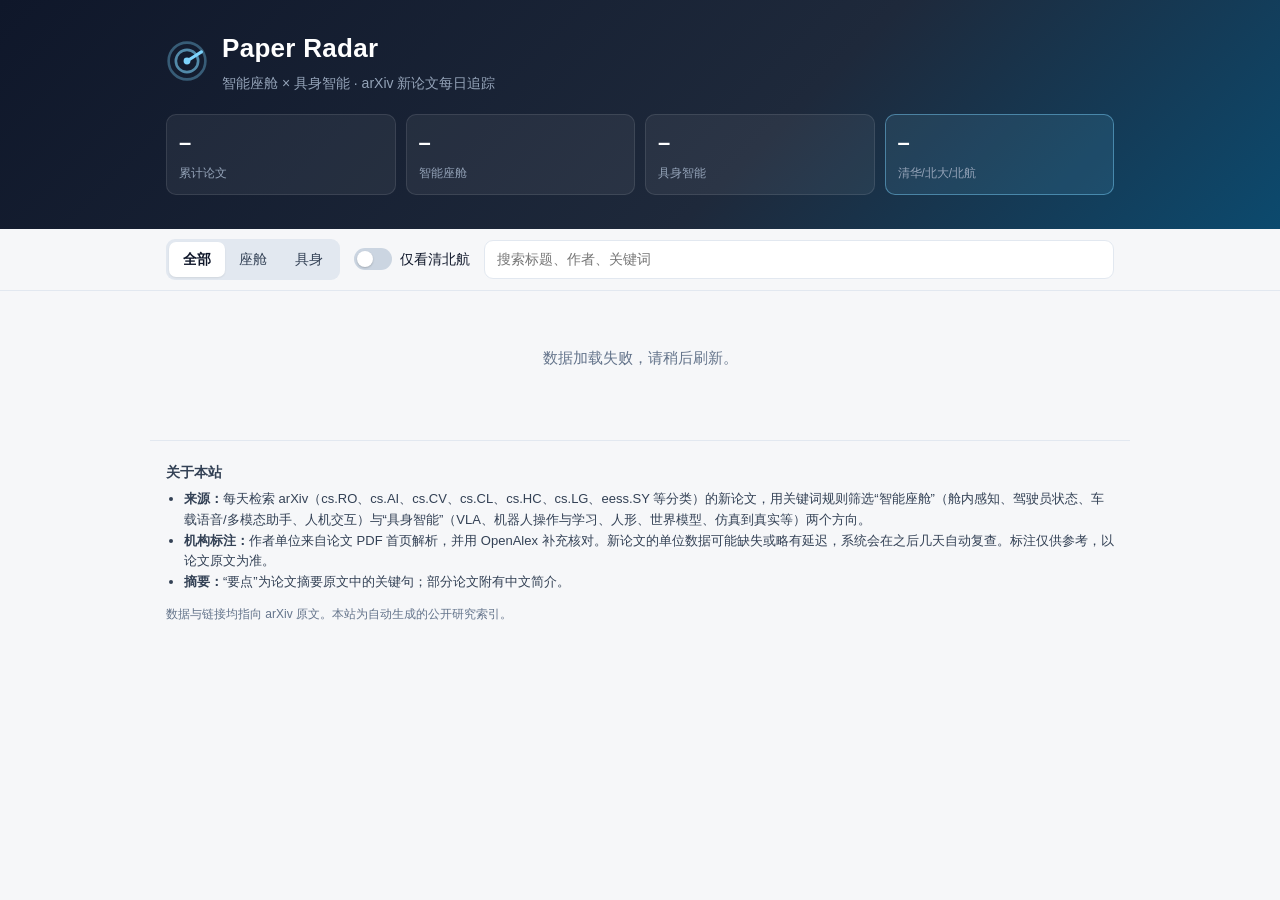
==== radar/assets/index.html @ 55a86950 "Initial paper-radar: pipeline, site, first run (2026-11-23)" ====
<!doctype html>
<html lang="zh-CN">
<head>
<meta charset="utf-8">
<meta name="viewport" content="width=device-width,initial-scale=1,viewport-fit=cover">
<title>Paper Radar · 座舱与具身智能论文追踪</title>
<meta name="description" content="每日追踪 arXiv 上智能座舱与具身智能方向的新论文，标注清华、北大、北航作者。">
<meta name="robots" content="noindex,nofollow">
<meta name="theme-color" content="#0f172a">
<link rel="icon" href="favicon.svg" type="image/svg+xml">
<link rel="stylesheet" href="style.css">
</head>
<body>
<header class="hero">
  <div class="wrap">
    <div class="brand">
      <svg class="logo" viewBox="0 0 32 32" aria-hidden="true"><circle cx="16" cy="16" r="14" fill="none" stroke="currentColor" stroke-width="2" opacity=".35"/><circle cx="16" cy="16" r="8.5" fill="none" stroke="currentColor" stroke-width="2" opacity=".6"/><path d="M16 16 L27 9" stroke="currentColor" stroke-width="2.4" stroke-linecap="round"/><circle cx="16" cy="16" r="2.6" fill="currentColor"/></svg>
      <div>
        <h1>Paper Radar</h1>
        <p class="sub">智能座舱 × 具身智能 · arXiv 新论文每日追踪</p>
      </div>
    </div>
    <div class="stats" id="stats" aria-live="polite">
      <div class="stat"><b id="s-total">–</b><span>累计论文</span></div>
      <div class="stat"><b id="s-cockpit">–</b><span>智能座舱</span></div>
      <div class="stat"><b id="s-embodied">–</b><span>具身智能</span></div>
      <div class="stat hl"><b id="s-flag">–</b><span>清华/北大/北航</span></div>
    </div>
    <p class="updated" id="updated"></p>
  </div>
</header>

<nav class="toolbar" aria-label="筛选">
  <div class="wrap bar">
    <div class="seg" role="tablist" aria-label="方向">
      <button role="tab" data-topic="all" aria-selected="true">全部</button>
      <button role="tab" data-topic="cockpit" aria-selected="false">座舱</button>
      <button role="tab" data-topic="embodied" aria-selected="false">具身</button>
    </div>
    <label class="switch"><input type="checkbox" id="only-flag"><span class="track"><span class="thumb"></span></span><span class="lbl">仅看清北航</span></label>
    <div class="schools" id="schools" hidden>
      <button class="chip tsinghua on" data-school="tsinghua">清华</button>
      <button class="chip pku on" data-school="pku">北大</button>
      <button class="chip buaa on" data-school="buaa">北航</button>
    </div>
    <input type="search" id="q" placeholder="搜索标题、作者、关键词" aria-label="搜索">
  </div>
</nav>

<main class="wrap">
  <p class="count" id="count"></p>
  <div id="list"><p class="loading">加载中…</p></div>
  <div class="more"><button id="more" hidden>加载更早的月份</button></div>
</main>

<footer class="wrap foot">
  <h2>关于本站</h2>
  <ul>
    <li><b>来源：</b>每天检索 arXiv（cs.RO、cs.AI、cs.CV、cs.CL、cs.HC、cs.LG、eess.SY 等分类）的新论文，用关键词规则筛选“智能座舱”（舱内感知、驾驶员状态、车载语音/多模态助手、人机交互）与“具身智能”（VLA、机器人操作与学习、人形、世界模型、仿真到真实等）两个方向。</li>
    <li><b>机构标注：</b>作者单位来自论文 PDF 首页解析，并用 OpenAlex 补充核对。新论文的单位数据可能缺失或略有延迟，系统会在之后几天自动复查。标注仅供参考，以论文原文为准。</li>
    <li><b>摘要：</b>“要点”为论文摘要原文中的关键句；部分论文附有中文简介。</li>
  </ul>
  <p class="fine">数据与链接均指向 arXiv 原文。本站为自动生成的公开研究索引。</p>
</footer>
<script src="app.js" defer></script>
</body>
</html>
---- radar/assets/style.css ----
:root{
  --bg:#f6f7f9;--card:#fff;--ink:#0f172a;--ink2:#334155;--mute:#64748b;--line:#e2e8f0;
  --accent:#0369a1;--cockpit:#0f766e;--cockpit-bg:#ccfbf1;--emb:#b45309;--emb-bg:#fef3c7;
  --thu:#6b21a8;--thu-bg:#f3e8ff;--pku:#9f1239;--pku-bg:#ffe4e6;--buaa:#1d4ed8;--buaa-bg:#dbeafe;
  --r:12px;
  font-family:-apple-system,BlinkMacSystemFont,"Segoe UI","PingFang SC","Hiragino Sans GB","Microsoft YaHei","Noto Sans CJK SC","Source Han Sans SC",Roboto,"Helvetica Neue",Arial,sans-serif;
}
*{box-sizing:border-box}
[hidden]{display:none!important}
html{-webkit-text-size-adjust:100%}
body{margin:0;background:var(--bg);color:var(--ink);font-size:15px;line-height:1.6}
a{color:var(--accent);text-decoration:none}
a:hover{text-decoration:underline}
.wrap{max-width:980px;margin:0 auto;padding:0 16px}
.hero{background:linear-gradient(135deg,#0f172a 0%,#1e293b 60%,#0c4a6e 100%);color:#e2e8f0;padding:28px 0 22px}
.brand{display:flex;align-items:center;gap:14px}
.logo{width:42px;height:42px;color:#7dd3fc;flex:none}
.hero h1{margin:0;font-size:26px;letter-spacing:.3px;color:#fff}
.sub{margin:2px 0 0;color:#94a3b8;font-size:14px}
.stats{display:grid;grid-template-columns:repeat(4,1fr);gap:10px;margin-top:20px}
.stat{background:rgba(255,255,255,.06);border:1px solid rgba(255,255,255,.1);border-radius:10px;padding:10px 12px}
.stat b{display:block;font-size:22px;color:#fff;font-variant-numeric:tabular-nums}
.stat span{font-size:12px;color:#94a3b8}
.stat.hl{border-color:rgba(125,211,252,.45);background:rgba(125,211,252,.1)}
.updated{margin:12px 0 0;font-size:12px;color:#94a3b8}
.toolbar{position:sticky;top:0;z-index:5;background:rgba(246,247,249,.92);backdrop-filter:saturate(1.4) blur(8px);-webkit-backdrop-filter:saturate(1.4) blur(8px);border-bottom:1px solid var(--line)}
.bar{display:flex;flex-wrap:wrap;align-items:center;gap:10px 14px;padding-top:10px;padding-bottom:10px}
.seg{display:inline-flex;background:#e2e8f0;border-radius:9px;padding:3px}
.seg button{border:0;background:transparent;padding:6px 14px;border-radius:7px;font:inherit;font-size:14px;color:var(--ink2);cursor:pointer;min-height:34px}
.seg button[aria-selected=true]{background:#fff;color:var(--ink);font-weight:600;box-shadow:0 1px 2px rgba(0,0,0,.08)}
.switch{display:inline-flex;align-items:center;gap:8px;cursor:pointer;user-select:none;font-size:14px;min-height:34px}
.switch input{position:absolute;opacity:0;width:1px;height:1px}
.track{width:38px;height:22px;border-radius:11px;background:#cbd5e1;position:relative;transition:.2s;flex:none}
.thumb{position:absolute;top:3px;left:3px;width:16px;height:16px;border-radius:50%;background:#fff;transition:.2s;box-shadow:0 1px 2px rgba(0,0,0,.2)}
.switch input:checked+.track{background:var(--thu)}
.switch input:checked+.track .thumb{left:19px}
.switch input:focus-visible+.track{outline:2px solid var(--accent);outline-offset:2px}
.schools{display:inline-flex;gap:6px}
.chip{border:1px solid var(--line);background:#fff;border-radius:999px;padding:3px 11px;font:inherit;font-size:13px;cursor:pointer;color:var(--mute);min-height:30px}
.chip.on.tsinghua{background:var(--thu-bg);color:var(--thu);border-color:#d8b4fe}
.chip.on.pku{background:var(--pku-bg);color:var(--pku);border-color:#fda4af}
.chip.on.buaa{background:var(--buaa-bg);color:var(--buaa);border-color:#93c5fd}
#q{flex:1 1 200px;min-width:0;border:1px solid var(--line);border-radius:9px;padding:7px 12px;font:inherit;font-size:14px;background:#fff;min-height:36px}
#q:focus{outline:2px solid #bae6fd;border-color:var(--accent)}
.count{color:var(--mute);font-size:13px;margin:14px 0 4px}
.day{margin:18px 0 8px;display:flex;align-items:baseline;gap:10px;position:sticky;top:57px;z-index:2;background:var(--bg);padding:6px 0}
.day h2{margin:0;font-size:16px}
.day span{font-size:12px;color:var(--mute)}
.card{background:var(--card);border:1px solid var(--line);border-radius:var(--r);padding:14px 16px;margin:10px 0}
.card.flag{border-left:4px solid var(--thu)}
.meta{display:flex;flex-wrap:wrap;gap:6px;margin-bottom:6px}
.pill{font-size:12px;line-height:1;padding:5px 8px;border-radius:6px;font-weight:600;white-space:nowrap}
.pill.cockpit{background:var(--cockpit-bg);color:var(--cockpit)}
.pill.embodied{background:var(--emb-bg);color:var(--emb)}
.pill.venue{background:#f1f5f9;color:var(--ink2);font-weight:500}
.badge{font-size:12px;line-height:1.35;padding:4px 8px;border-radius:6px;font-weight:600}
.badge.tsinghua{background:var(--thu-bg);color:var(--thu)}
.badge.pku{background:var(--pku-bg);color:var(--pku)}
.badge.buaa{background:var(--buaa-bg);color:var(--buaa)}
.badge em{font-style:normal;font-weight:500}
.card h3{margin:2px 0 4px;font-size:16.5px;line-height:1.45}
.card h3 a{color:var(--ink)}
.au{font-size:13px;color:var(--mute);margin:0 0 6px;overflow-wrap:anywhere}
.au mark{background:none;color:var(--ink);font-weight:600;border-bottom:2px solid #d8b4fe}
.sum{margin:6px 0;color:var(--ink2);font-size:14.5px}
.sum .k{color:var(--mute);font-size:12px;margin-right:4px}
.en{color:var(--ink2);font-size:14px;margin:4px 0}
.tags{display:flex;flex-wrap:wrap;gap:6px;margin:6px 0}
.tag{font-size:12px;color:var(--ink2);background:#f1f5f9;border-radius:5px;padding:2px 7px}
details{margin-top:4px}
summary{cursor:pointer;color:var(--mute);font-size:13px;list-style:none}
summary::-webkit-details-marker{display:none}
summary::before{content:"▸ ";}
details[open] summary::before{content:"▾ ";}
.ab{font-size:13.5px;color:var(--ink2);margin:6px 0 0;text-align:justify;hyphens:auto}
.links{display:flex;flex-wrap:wrap;gap:14px;font-size:13px;margin-top:8px;align-items:center}
.src{color:var(--mute);font-size:12px;margin-left:auto}
.empty,.loading{color:var(--mute);text-align:center;padding:40px 0}
.more{text-align:center;margin:20px 0}
.more button{border:1px solid var(--line);background:#fff;border-radius:9px;padding:9px 18px;font:inherit;cursor:pointer}
.foot{color:var(--ink2);font-size:13px;padding-top:20px;padding-bottom:40px;border-top:1px solid var(--line);margin-top:30px}
.foot h2{font-size:14px;margin:0 0 6px}
.foot ul{padding-left:18px;margin:0}
.fine{color:var(--mute);font-size:12px}
@media (max-width:640px){
  body{font-size:14.5px}
  .hero{padding:20px 0 16px}
  .hero h1{font-size:22px}
  .stats{grid-template-columns:repeat(2,1fr);gap:8px}
  .stat b{font-size:19px}
  .bar{gap:8px 10px}
  #q{flex-basis:100%}
  .day{top:0;position:static}
  .card{padding:12px 13px}
  .card h3{font-size:15.5px}
  .src{margin-left:0;width:100%}
}
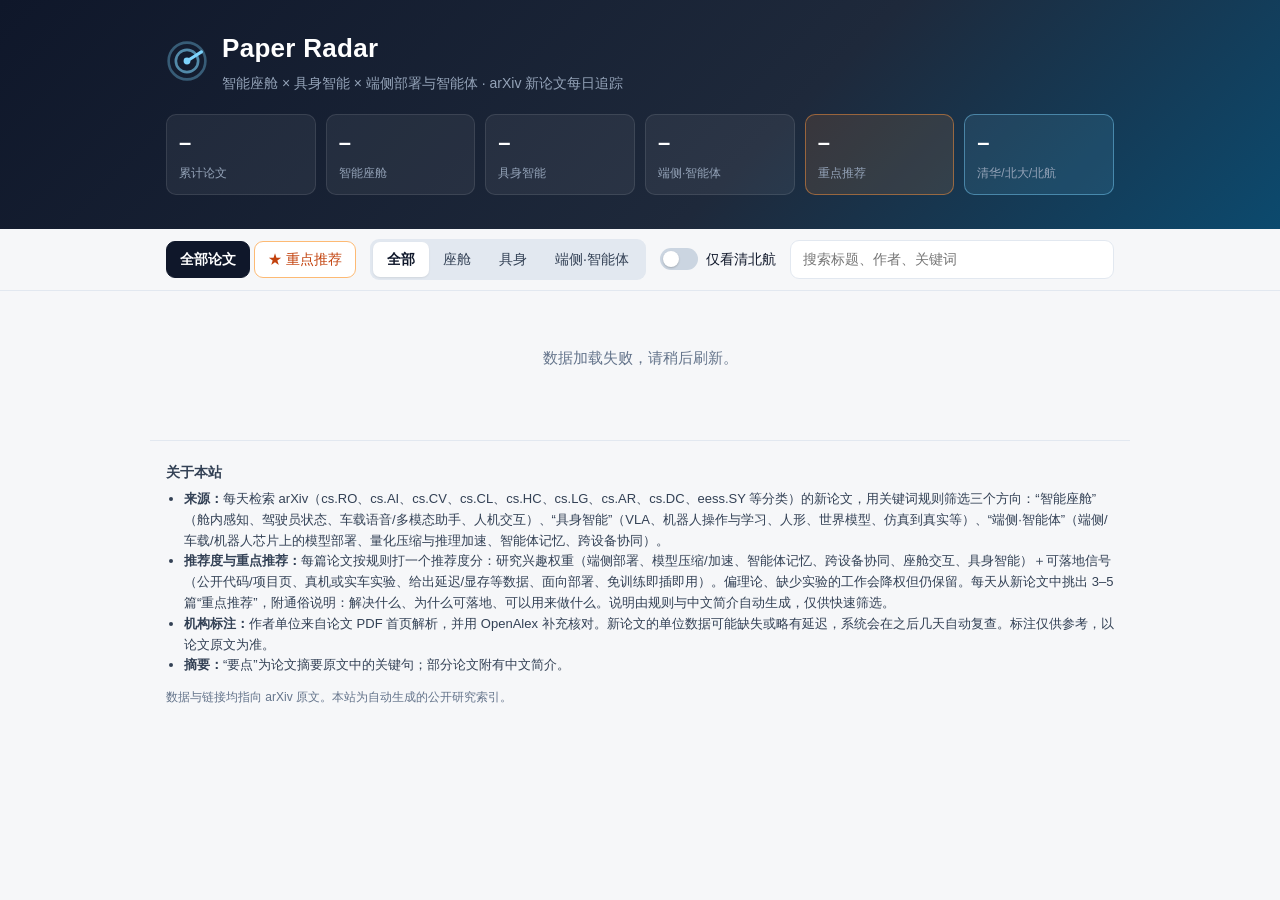
==== commit 015ce84f: "Relevance score, edge/agent topic and daily top picks with plain-language reasons" ====
--- a/radar/assets/index.html
+++ b/radar/assets/index.html
@@ -3,8 +3,8 @@
 <head>
 <meta charset="utf-8">
 <meta name="viewport" content="width=device-width,initial-scale=1,viewport-fit=cover">
-<title>Paper Radar · 座舱与具身智能论文追踪</title>
-<meta name="description" content="每日追踪 arXiv 上智能座舱与具身智能方向的新论文，标注清华、北大、北航作者。">
+<title>Paper Radar · 座舱、具身与端侧智能论文追踪</title>
+<meta name="description" content="每日追踪 arXiv 上智能座舱、具身智能与端侧部署/智能体方向的新论文，挑选可落地的重点推荐，并标注清华、北大、北航作者。">
 <meta name="robots" content="noindex,nofollow">
 <meta name="theme-color" content="#0f172a">
 <link rel="icon" href="favicon.svg" type="image/svg+xml">
@@ -17,13 +17,15 @@
       <svg class="logo" viewBox="0 0 32 32" aria-hidden="true"><circle cx="16" cy="16" r="14" fill="none" stroke="currentColor" stroke-width="2" opacity=".35"/><circle cx="16" cy="16" r="8.5" fill="none" stroke="currentColor" stroke-width="2" opacity=".6"/><path d="M16 16 L27 9" stroke="currentColor" stroke-width="2.4" stroke-linecap="round"/><circle cx="16" cy="16" r="2.6" fill="currentColor"/></svg>
       <div>
         <h1>Paper Radar</h1>
-        <p class="sub">智能座舱 × 具身智能 · arXiv 新论文每日追踪</p>
+        <p class="sub">智能座舱 × 具身智能 × 端侧部署与智能体 · arXiv 新论文每日追踪</p>
       </div>
     </div>
     <div class="stats" id="stats" aria-live="polite">
       <div class="stat"><b id="s-total">–</b><span>累计论文</span></div>
       <div class="stat"><b id="s-cockpit">–</b><span>智能座舱</span></div>
       <div class="stat"><b id="s-embodied">–</b><span>具身智能</span></div>
+      <div class="stat"><b id="s-edge">–</b><span>端侧·智能体</span></div>
+      <div class="stat pk"><b id="s-picks">–</b><span>重点推荐</span></div>
       <div class="stat hl"><b id="s-flag">–</b><span>清华/北大/北航</span></div>
     </div>
     <p class="updated" id="updated"></p>
@@ -32,10 +34,15 @@
 
 <nav class="toolbar" aria-label="筛选">
   <div class="wrap bar">
+    <div class="views" role="tablist" aria-label="视图">
+      <button role="tab" data-view="list" aria-selected="true">全部论文</button>
+      <button role="tab" data-view="picks" aria-selected="false">★ 重点推荐</button>
+    </div>
     <div class="seg" role="tablist" aria-label="方向">
       <button role="tab" data-topic="all" aria-selected="true">全部</button>
       <button role="tab" data-topic="cockpit" aria-selected="false">座舱</button>
       <button role="tab" data-topic="embodied" aria-selected="false">具身</button>
+      <button role="tab" data-topic="edge" aria-selected="false">端侧·智能体</button>
     </div>
     <label class="switch"><input type="checkbox" id="only-flag"><span class="track"><span class="thumb"></span></span><span class="lbl">仅看清北航</span></label>
     <div class="schools" id="schools" hidden>
@@ -43,11 +50,13 @@
       <button class="chip pku on" data-school="pku">北大</button>
       <button class="chip buaa on" data-school="buaa">北航</button>
     </div>
+    <div class="interests" id="interests" hidden aria-label="按兴趣方向筛选推荐"></div>
     <input type="search" id="q" placeholder="搜索标题、作者、关键词" aria-label="搜索">
   </div>
 </nav>
 
 <main class="wrap">
+  <section id="today" class="today" hidden></section>
   <p class="count" id="count"></p>
   <div id="list"><p class="loading">加载中…</p></div>
   <div class="more"><button id="more" hidden>加载更早的月份</button></div>
@@ -56,7 +65,8 @@
 <footer class="wrap foot">
   <h2>关于本站</h2>
   <ul>
-    <li><b>来源：</b>每天检索 arXiv（cs.RO、cs.AI、cs.CV、cs.CL、cs.HC、cs.LG、eess.SY 等分类）的新论文，用关键词规则筛选“智能座舱”（舱内感知、驾驶员状态、车载语音/多模态助手、人机交互）与“具身智能”（VLA、机器人操作与学习、人形、世界模型、仿真到真实等）两个方向。</li>
+    <li><b>来源：</b>每天检索 arXiv（cs.RO、cs.AI、cs.CV、cs.CL、cs.HC、cs.LG、cs.AR、cs.DC、eess.SY 等分类）的新论文，用关键词规则筛选三个方向：“智能座舱”（舱内感知、驾驶员状态、车载语音/多模态助手、人机交互）、“具身智能”（VLA、机器人操作与学习、人形、世界模型、仿真到真实等）、“端侧·智能体”（端侧/车载/机器人芯片上的模型部署、量化压缩与推理加速、智能体记忆、跨设备协同）。</li>
+    <li><b>推荐度与重点推荐：</b>每篇论文按规则打一个推荐度分：研究兴趣权重（端侧部署、模型压缩/加速、智能体记忆、跨设备协同、座舱交互、具身智能）＋可落地信号（公开代码/项目页、真机或实车实验、给出延迟/显存等数据、面向部署、免训练即插即用）。偏理论、缺少实验的工作会降权但仍保留。每天从新论文中挑出 3–5 篇“重点推荐”，附通俗说明：解决什么、为什么可落地、可以用来做什么。说明由规则与中文简介自动生成，仅供快速筛选。</li>
     <li><b>机构标注：</b>作者单位来自论文 PDF 首页解析，并用 OpenAlex 补充核对。新论文的单位数据可能缺失或略有延迟，系统会在之后几天自动复查。标注仅供参考，以论文原文为准。</li>
     <li><b>摘要：</b>“要点”为论文摘要原文中的关键句；部分论文附有中文简介。</li>
   </ul>
--- a/radar/assets/style.css
+++ b/radar/assets/style.css
@@ -1,6 +1,6 @@
 :root{
   --bg:#f6f7f9;--card:#fff;--ink:#0f172a;--ink2:#334155;--mute:#64748b;--line:#e2e8f0;
-  --accent:#0369a1;--cockpit:#0f766e;--cockpit-bg:#ccfbf1;--emb:#b45309;--emb-bg:#fef3c7;
+  --accent:#0369a1;--cockpit:#0f766e;--cockpit-bg:#ccfbf1;--emb:#b45309;--emb-bg:#fef3c7;--edge:#4338ca;--edge-bg:#e0e7ff;--pk:#c2410c;--pk-bg:#fff7ed;
   --thu:#6b21a8;--thu-bg:#f3e8ff;--pku:#9f1239;--pku-bg:#ffe4e6;--buaa:#1d4ed8;--buaa-bg:#dbeafe;
   --r:12px;
   font-family:-apple-system,BlinkMacSystemFont,"Segoe UI","PingFang SC","Hiragino Sans GB","Microsoft YaHei","Noto Sans CJK SC","Source Han Sans SC",Roboto,"Helvetica Neue",Arial,sans-serif;
@@ -17,7 +17,7 @@
 .logo{width:42px;height:42px;color:#7dd3fc;flex:none}
 .hero h1{margin:0;font-size:26px;letter-spacing:.3px;color:#fff}
 .sub{margin:2px 0 0;color:#94a3b8;font-size:14px}
-.stats{display:grid;grid-template-columns:repeat(4,1fr);gap:10px;margin-top:20px}
+.stats{display:grid;grid-template-columns:repeat(6,1fr);gap:10px;margin-top:20px}
 .stat{background:rgba(255,255,255,.06);border:1px solid rgba(255,255,255,.1);border-radius:10px;padding:10px 12px}
 .stat b{display:block;font-size:22px;color:#fff;font-variant-numeric:tabular-nums}
 .stat span{font-size:12px;color:#94a3b8}
@@ -43,7 +43,7 @@
 #q{flex:1 1 200px;min-width:0;border:1px solid var(--line);border-radius:9px;padding:7px 12px;font:inherit;font-size:14px;background:#fff;min-height:36px}
 #q:focus{outline:2px solid #bae6fd;border-color:var(--accent)}
 .count{color:var(--mute);font-size:13px;margin:14px 0 4px}
-.day{margin:18px 0 8px;display:flex;align-items:baseline;gap:10px;position:sticky;top:57px;z-index:2;background:var(--bg);padding:6px 0}
+.day{margin:18px 0 8px;display:flex;align-items:baseline;gap:10px;padding:6px 0}
 .day h2{margin:0;font-size:16px}
 .day span{font-size:12px;color:var(--mute)}
 .card{background:var(--card);border:1px solid var(--line);border-radius:var(--r);padding:14px 16px;margin:10px 0}
@@ -52,6 +52,8 @@
 .pill{font-size:12px;line-height:1;padding:5px 8px;border-radius:6px;font-weight:600;white-space:nowrap}
 .pill.cockpit{background:var(--cockpit-bg);color:var(--cockpit)}
 .pill.embodied{background:var(--emb-bg);color:var(--emb)}
+.pill.edge{background:var(--edge-bg);color:var(--edge)}
+.pill.pick{background:var(--pk);color:#fff}
 .pill.venue{background:#f1f5f9;color:var(--ink2);font-weight:500}
 .badge{font-size:12px;line-height:1.35;padding:4px 8px;border-radius:6px;font-weight:600}
 .badge.tsinghua{background:var(--thu-bg);color:var(--thu)}
@@ -82,11 +84,36 @@
 .foot h2{font-size:14px;margin:0 0 6px}
 .foot ul{padding-left:18px;margin:0}
 .fine{color:var(--mute);font-size:12px}
+.stat.pk{border-color:rgba(251,146,60,.5);background:rgba(251,146,60,.12)}
+.views{display:inline-flex;gap:4px}
+.views button{border:1px solid var(--line);background:#fff;border-radius:9px;padding:6px 13px;font:inherit;font-size:14px;color:var(--ink2);cursor:pointer;min-height:34px}
+.views button[aria-selected=true]{background:var(--ink);border-color:var(--ink);color:#fff;font-weight:600}
+.views button[data-view=picks][aria-selected=false]{color:var(--pk);border-color:#fdba74}
+.interests{display:flex;flex-wrap:wrap;gap:6px;flex-basis:100%}
+.chip.it.on{background:var(--pk-bg);color:var(--pk);border-color:#fdba74;font-weight:600}
+.sig{display:flex;flex-wrap:wrap;gap:6px;margin:4px 0 2px}
+.sig span{font-size:11.5px;color:#166534;background:#f0fdf4;border:1px solid #bbf7d0;border-radius:5px;padding:1px 6px}
+.sig span.th{color:#6b7280;background:#f3f4f6;border-color:#e5e7eb}
+.sig .rec{color:var(--pk);background:var(--pk-bg);border-color:#fed7aa;font-weight:600}
+.card.pick{border:1px solid #fdba74;box-shadow:0 1px 0 #fed7aa,0 4px 14px rgba(194,65,12,.06)}
+.why{background:var(--pk-bg);border-radius:9px;padding:10px 12px;margin:8px 0 4px;font-size:14px;color:var(--ink2)}
+.why .line{font-weight:600;color:#7c2d12;margin:0 0 6px;font-size:14.5px}
+.why dl{margin:0;display:grid;grid-template-columns:auto 1fr;gap:3px 10px}
+.why dt{color:var(--pk);font-weight:600;font-size:12.5px;white-space:nowrap;padding-top:1px}
+.why dd{margin:0}
+.today{margin:16px 0 0;background:linear-gradient(180deg,#fff7ed 0%,rgba(255,247,237,0) 140px);border:1px solid #fed7aa;border-radius:14px;padding:12px 14px 4px}
+.today .hd{display:flex;align-items:baseline;flex-wrap:wrap;gap:6px 12px}
+.today h2{margin:0;font-size:17px;color:#7c2d12}
+.today .hd span{font-size:12.5px;color:var(--mute)}
+.today .hd a{font-size:13px;margin-left:auto;cursor:pointer}
 @media (max-width:640px){
+  .stats{grid-template-columns:repeat(3,1fr)}
+  .why dl{grid-template-columns:1fr}
+  .today{padding:10px 10px 2px}
   body{font-size:14.5px}
   .hero{padding:20px 0 16px}
   .hero h1{font-size:22px}
-  .stats{grid-template-columns:repeat(2,1fr);gap:8px}
+  .stats{gap:8px}
   .stat b{font-size:19px}
   .bar{gap:8px 10px}
   #q{flex-basis:100%}
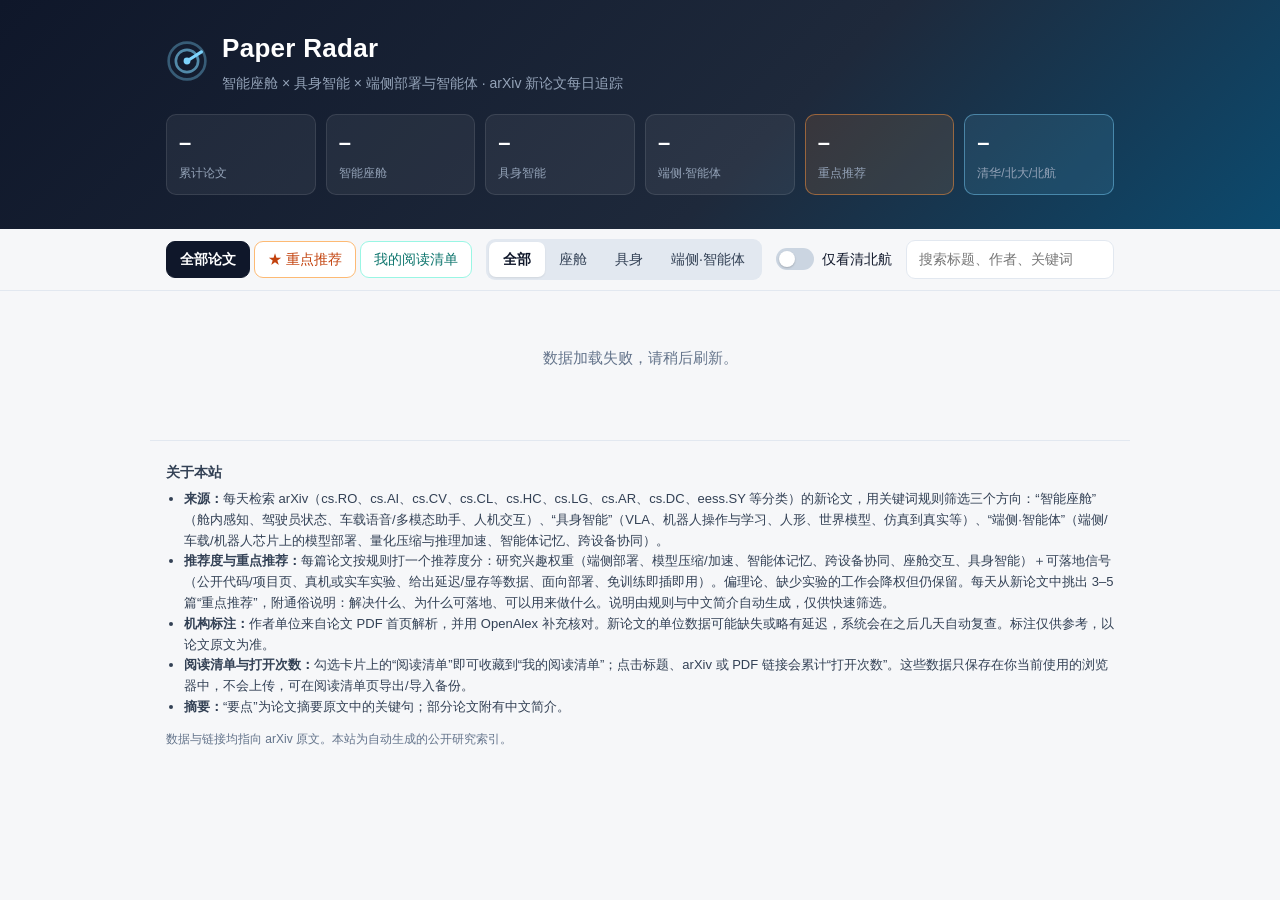
==== commit 173584ce: "Site: reading list checkbox, per-paper open counter, export/import" ====
--- a/radar/assets/index.html
+++ b/radar/assets/index.html
@@ -37,6 +37,7 @@
     <div class="views" role="tablist" aria-label="视图">
       <button role="tab" data-view="list" aria-selected="true">全部论文</button>
       <button role="tab" data-view="picks" aria-selected="false">★ 重点推荐</button>
+      <button role="tab" data-view="mine" aria-selected="false">我的阅读清单 <b class="nbadge" id="mine-n" hidden>0</b></button>
     </div>
     <div class="seg" role="tablist" aria-label="方向">
       <button role="tab" data-topic="all" aria-selected="true">全部</button>
@@ -68,6 +69,7 @@
     <li><b>来源：</b>每天检索 arXiv（cs.RO、cs.AI、cs.CV、cs.CL、cs.HC、cs.LG、cs.AR、cs.DC、eess.SY 等分类）的新论文，用关键词规则筛选三个方向：“智能座舱”（舱内感知、驾驶员状态、车载语音/多模态助手、人机交互）、“具身智能”（VLA、机器人操作与学习、人形、世界模型、仿真到真实等）、“端侧·智能体”（端侧/车载/机器人芯片上的模型部署、量化压缩与推理加速、智能体记忆、跨设备协同）。</li>
     <li><b>推荐度与重点推荐：</b>每篇论文按规则打一个推荐度分：研究兴趣权重（端侧部署、模型压缩/加速、智能体记忆、跨设备协同、座舱交互、具身智能）＋可落地信号（公开代码/项目页、真机或实车实验、给出延迟/显存等数据、面向部署、免训练即插即用）。偏理论、缺少实验的工作会降权但仍保留。每天从新论文中挑出 3–5 篇“重点推荐”，附通俗说明：解决什么、为什么可落地、可以用来做什么。说明由规则与中文简介自动生成，仅供快速筛选。</li>
     <li><b>机构标注：</b>作者单位来自论文 PDF 首页解析，并用 OpenAlex 补充核对。新论文的单位数据可能缺失或略有延迟，系统会在之后几天自动复查。标注仅供参考，以论文原文为准。</li>
+    <li><b>阅读清单与打开次数：</b>勾选卡片上的“阅读清单”即可收藏到“我的阅读清单”；点击标题、arXiv 或 PDF 链接会累计“打开次数”。这些数据只保存在你当前使用的浏览器中，不会上传，可在阅读清单页导出/导入备份。</li>
     <li><b>摘要：</b>“要点”为论文摘要原文中的关键句；部分论文附有中文简介。</li>
   </ul>
   <p class="fine">数据与链接均指向 arXiv 原文。本站为自动生成的公开研究索引。</p>
--- a/radar/assets/style.css
+++ b/radar/assets/style.css
@@ -106,7 +106,31 @@
 .today h2{margin:0;font-size:17px;color:#7c2d12}
 .today .hd span{font-size:12.5px;color:var(--mute)}
 .today .hd a{font-size:13px;margin-left:auto;cursor:pointer}
+.views button[data-view=mine][aria-selected=false]{color:#0f766e;border-color:#99f6e4}
+.nbadge{display:inline-block;min-width:18px;padding:0 5px;margin-left:3px;border-radius:9px;background:#0f766e;color:#fff;font-size:11.5px;line-height:18px;text-align:center;font-weight:700}
+.views button[aria-selected=true] .nbadge{background:#fff;color:var(--ink)}
+.v-mine .seg:not(.mini),.v-mine .switch,.v-mine #schools{display:none!important}
+.mine-bar{display:flex;align-items:center;gap:12px;flex-wrap:wrap;margin:-2px 0 6px;font-size:12.5px;color:var(--mute)}
+.pick-box,.read-box{display:inline-flex;align-items:center;gap:5px;cursor:pointer;user-select:none;min-height:28px;padding:0 8px 0 4px;border:1px solid var(--line);border-radius:7px;background:#fff}
+.pick-box input,.read-box input{width:17px;height:17px;margin:0;accent-color:#0f766e;cursor:pointer}
+.card.saved .pick-box{border-color:#5eead4;background:#f0fdfa;color:#0f766e;font-weight:600}
+.read-box input{accent-color:#64748b}
+.opens{margin-left:auto;font-variant-numeric:tabular-nums}
+.opens.zero{opacity:.55}
+.card.saved{border-color:#99f6e4}
+.mine-item.is-read{opacity:.72}
+.mine-item.is-read h3 a{color:var(--mute)}
+.rm{border:1px solid var(--line);background:#fff;border-radius:7px;padding:2px 10px;font:inherit;font-size:12.5px;color:#b91c1c;cursor:pointer}
+.mine-tools{display:flex;flex-wrap:wrap;align-items:center;gap:8px 12px;margin:14px 0 4px;font-size:13.5px}
+.mine-tools select{font:inherit;font-size:13.5px;padding:4px 8px;border:1px solid var(--line);border-radius:8px;background:#fff}
+.seg.mini button{padding:3px 11px;min-height:30px;font-size:13px}
+.mine-tools .grow{flex:1}
+.tool{border:1px solid var(--line);background:#fff;border-radius:8px;padding:5px 13px;font:inherit;font-size:13.5px;cursor:pointer;color:var(--ink2)}
+.hint{font-size:12px;color:var(--mute);margin:4px 0 8px}
 @media (max-width:640px){
+  .views{flex-wrap:wrap}
+  .mine-tools .grow{display:none}
+  .links .rm{margin-left:auto}
   .stats{grid-template-columns:repeat(3,1fr)}
   .why dl{grid-template-columns:1fr}
   .today{padding:10px 10px 2px}
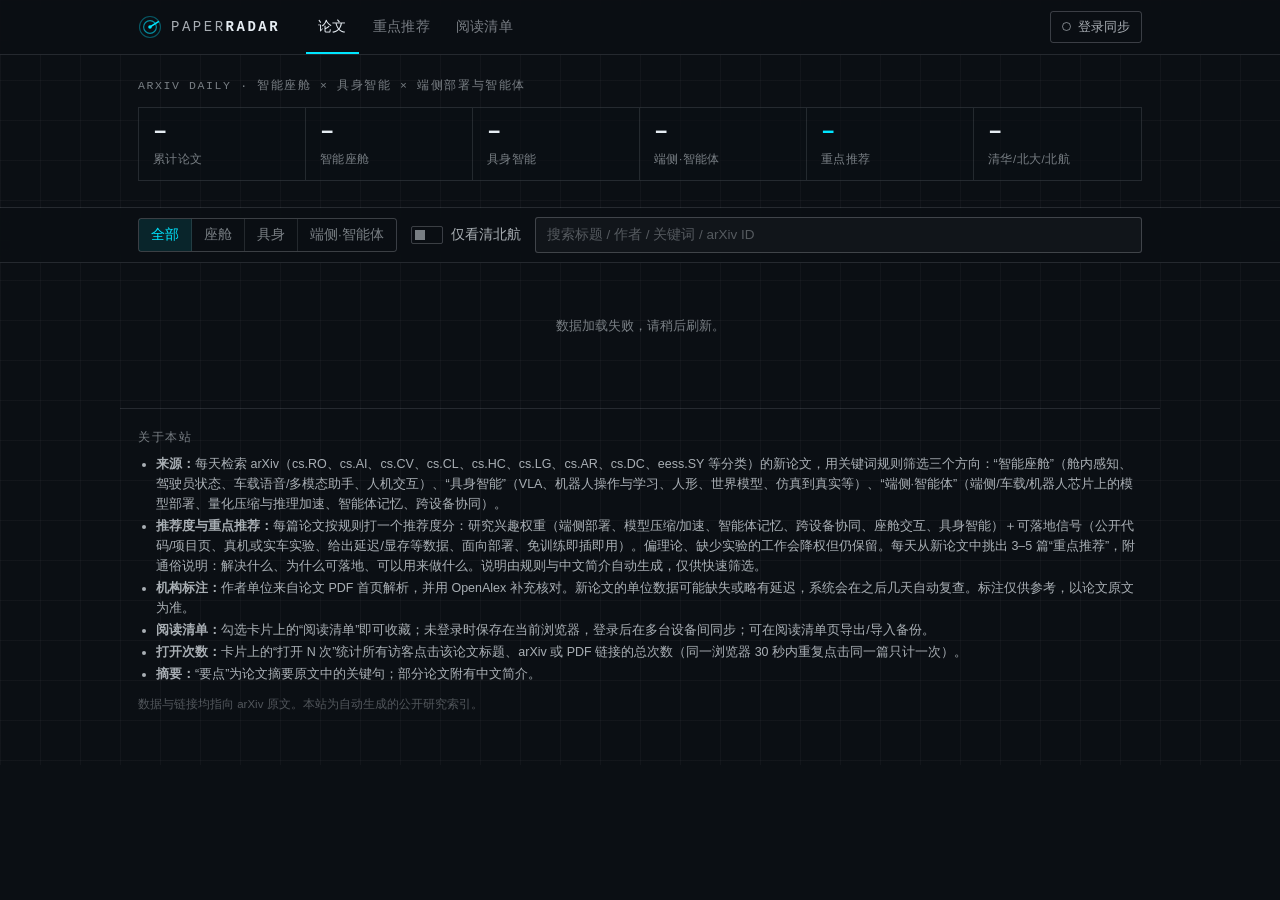
==== commit 34657e45: "Site: 3-colour dark redesign, reading-list cloud sync (Supabase), global open counter" ====
--- a/radar/assets/index.html
+++ b/radar/assets/index.html
@@ -6,39 +6,44 @@
 <title>Paper Radar · 座舱、具身与端侧智能论文追踪</title>
 <meta name="description" content="每日追踪 arXiv 上智能座舱、具身智能与端侧部署/智能体方向的新论文，挑选可落地的重点推荐，并标注清华、北大、北航作者。">
 <meta name="robots" content="noindex,nofollow">
-<meta name="theme-color" content="#0f172a">
+<meta name="theme-color" content="#0B0F14">
+<meta name="color-scheme" content="dark">
 <link rel="icon" href="favicon.svg" type="image/svg+xml">
 <link rel="stylesheet" href="style.css">
 </head>
 <body>
-<header class="hero">
+<header class="top">
+  <div class="wrap topbar">
+    <a class="brand" href="./" aria-label="Paper Radar 首页">
+      <svg class="logo" viewBox="0 0 32 32" aria-hidden="true"><circle cx="16" cy="16" r="14" fill="none" stroke="currentColor" stroke-width="1.5" opacity=".35"/><circle cx="16" cy="16" r="8.5" fill="none" stroke="currentColor" stroke-width="1.5" opacity=".6"/><path d="M16 16 L27 9" stroke="currentColor" stroke-width="2" stroke-linecap="square"/><circle cx="16" cy="16" r="2.4" fill="currentColor"/></svg>
+      <span class="name">PAPER<b>RADAR</b></span>
+    </a>
+    <nav class="views" role="tablist" aria-label="视图">
+      <button role="tab" data-view="list" aria-selected="true">论文</button>
+      <button role="tab" data-view="picks" aria-selected="false">重点推荐</button>
+      <button role="tab" data-view="mine" aria-selected="false">阅读清单<b class="nbadge" id="mine-n" hidden>0</b></button>
+    </nav>
+    <button class="sync" id="sync-btn" type="button" title="登录后阅读清单可在多台设备间同步">登录同步</button>
+  </div>
+</header>
+
+<section class="hero">
   <div class="wrap">
-    <div class="brand">
-      <svg class="logo" viewBox="0 0 32 32" aria-hidden="true"><circle cx="16" cy="16" r="14" fill="none" stroke="currentColor" stroke-width="2" opacity=".35"/><circle cx="16" cy="16" r="8.5" fill="none" stroke="currentColor" stroke-width="2" opacity=".6"/><path d="M16 16 L27 9" stroke="currentColor" stroke-width="2.4" stroke-linecap="round"/><circle cx="16" cy="16" r="2.6" fill="currentColor"/></svg>
-      <div>
-        <h1>Paper Radar</h1>
-        <p class="sub">智能座舱 × 具身智能 × 端侧部署与智能体 · arXiv 新论文每日追踪</p>
-      </div>
-    </div>
+    <p class="kicker">ARXIV DAILY · 智能座舱 × 具身智能 × 端侧部署与智能体</p>
     <div class="stats" id="stats" aria-live="polite">
       <div class="stat"><b id="s-total">–</b><span>累计论文</span></div>
       <div class="stat"><b id="s-cockpit">–</b><span>智能座舱</span></div>
       <div class="stat"><b id="s-embodied">–</b><span>具身智能</span></div>
       <div class="stat"><b id="s-edge">–</b><span>端侧·智能体</span></div>
-      <div class="stat pk"><b id="s-picks">–</b><span>重点推荐</span></div>
-      <div class="stat hl"><b id="s-flag">–</b><span>清华/北大/北航</span></div>
+      <div class="stat acc"><b id="s-picks">–</b><span>重点推荐</span></div>
+      <div class="stat"><b id="s-flag">–</b><span>清华/北大/北航</span></div>
     </div>
     <p class="updated" id="updated"></p>
   </div>
-</header>
+</section>
 
-<nav class="toolbar" aria-label="筛选">
+<div class="toolbar" aria-label="筛选">
   <div class="wrap bar">
-    <div class="views" role="tablist" aria-label="视图">
-      <button role="tab" data-view="list" aria-selected="true">全部论文</button>
-      <button role="tab" data-view="picks" aria-selected="false">★ 重点推荐</button>
-      <button role="tab" data-view="mine" aria-selected="false">我的阅读清单 <b class="nbadge" id="mine-n" hidden>0</b></button>
-    </div>
     <div class="seg" role="tablist" aria-label="方向">
       <button role="tab" data-topic="all" aria-selected="true">全部</button>
       <button role="tab" data-topic="cockpit" aria-selected="false">座舱</button>
@@ -47,14 +52,14 @@
     </div>
     <label class="switch"><input type="checkbox" id="only-flag"><span class="track"><span class="thumb"></span></span><span class="lbl">仅看清北航</span></label>
     <div class="schools" id="schools" hidden>
-      <button class="chip tsinghua on" data-school="tsinghua">清华</button>
-      <button class="chip pku on" data-school="pku">北大</button>
-      <button class="chip buaa on" data-school="buaa">北航</button>
+      <button class="chip on" data-school="tsinghua">清华</button>
+      <button class="chip on" data-school="pku">北大</button>
+      <button class="chip on" data-school="buaa">北航</button>
     </div>
+    <input type="search" id="q" placeholder="搜索标题 / 作者 / 关键词 / arXiv ID" aria-label="搜索">
     <div class="interests" id="interests" hidden aria-label="按兴趣方向筛选推荐"></div>
-    <input type="search" id="q" placeholder="搜索标题、作者、关键词" aria-label="搜索">
   </div>
-</nav>
+</div>
 
 <main class="wrap">
   <section id="today" class="today" hidden></section>
@@ -63,17 +68,40 @@
   <div class="more"><button id="more" hidden>加载更早的月份</button></div>
 </main>
 
+<div class="modal" id="auth" hidden role="dialog" aria-modal="true" aria-labelledby="auth-h">
+  <div class="panel">
+    <button class="x" id="auth-close" aria-label="关闭">×</button>
+    <h2 id="auth-h">登录同步阅读清单</h2>
+    <div id="auth-out">
+      <p class="hint">登录后，阅读清单（勾选与“已读”）会保存在云端，并在你的手机、电脑之间同步。未登录时仍保存在本浏览器。</p>
+      <form id="auth-form"><input type="email" id="auth-email" placeholder="邮箱地址" required autocomplete="email"><button type="submit">发送登录邮件</button></form>
+      <div id="auth-step2" hidden>
+        <p class="hint">登录邮件已发送。点邮件里的登录链接即可。<br>如果点开后页面打不开或没有登录成功，请把<b>浏览器地址栏的完整网址</b>（或邮件里登录链接的地址），或邮件里的 6 位验证码，粘贴到下面：</p>
+        <form id="auth-paste"><input type="text" id="auth-code" placeholder="粘贴链接或验证码" autocomplete="one-time-code"><button type="submit">完成登录</button></form>
+      </div>
+      <p class="msg" id="auth-msg"></p>
+    </div>
+    <div id="auth-in" hidden>
+      <p>已登录：<b class="mono" id="auth-who"></b></p>
+      <p class="hint" id="auth-state"></p>
+      <div class="row"><button id="auth-resync" type="button">立即同步</button><button id="auth-logout" type="button" class="ghost">退出登录</button></div>
+    </div>
+  </div>
+</div>
+
 <footer class="wrap foot">
   <h2>关于本站</h2>
   <ul>
     <li><b>来源：</b>每天检索 arXiv（cs.RO、cs.AI、cs.CV、cs.CL、cs.HC、cs.LG、cs.AR、cs.DC、eess.SY 等分类）的新论文，用关键词规则筛选三个方向：“智能座舱”（舱内感知、驾驶员状态、车载语音/多模态助手、人机交互）、“具身智能”（VLA、机器人操作与学习、人形、世界模型、仿真到真实等）、“端侧·智能体”（端侧/车载/机器人芯片上的模型部署、量化压缩与推理加速、智能体记忆、跨设备协同）。</li>
     <li><b>推荐度与重点推荐：</b>每篇论文按规则打一个推荐度分：研究兴趣权重（端侧部署、模型压缩/加速、智能体记忆、跨设备协同、座舱交互、具身智能）＋可落地信号（公开代码/项目页、真机或实车实验、给出延迟/显存等数据、面向部署、免训练即插即用）。偏理论、缺少实验的工作会降权但仍保留。每天从新论文中挑出 3–5 篇“重点推荐”，附通俗说明：解决什么、为什么可落地、可以用来做什么。说明由规则与中文简介自动生成，仅供快速筛选。</li>
     <li><b>机构标注：</b>作者单位来自论文 PDF 首页解析，并用 OpenAlex 补充核对。新论文的单位数据可能缺失或略有延迟，系统会在之后几天自动复查。标注仅供参考，以论文原文为准。</li>
-    <li><b>阅读清单与打开次数：</b>勾选卡片上的“阅读清单”即可收藏到“我的阅读清单”；点击标题、arXiv 或 PDF 链接会累计“打开次数”。这些数据只保存在你当前使用的浏览器中，不会上传，可在阅读清单页导出/导入备份。</li>
+    <li><b>阅读清单：</b>勾选卡片上的“阅读清单”即可收藏；未登录时保存在当前浏览器，登录后在多台设备间同步；可在阅读清单页导出/导入备份。</li>
+    <li><b>打开次数：</b>卡片上的“打开 N 次”统计所有访客点击该论文标题、arXiv 或 PDF 链接的总次数（同一浏览器 30 秒内重复点击同一篇只计一次）。</li>
     <li><b>摘要：</b>“要点”为论文摘要原文中的关键句；部分论文附有中文简介。</li>
   </ul>
   <p class="fine">数据与链接均指向 arXiv 原文。本站为自动生成的公开研究索引。</p>
 </footer>
+<script src="supabase-2.119.2.js" defer></script>
 <script src="app.js" defer></script>
 </body>
 </html>
--- a/radar/assets/style.css
+++ b/radar/assets/style.css
@@ -1,148 +1,203 @@
+/* Paper Radar — 3-colour palette only: --bg #0B0F14, --fg #E6EDF3, --ac #00E5FF (tints via alpha) */
 :root{
-  --bg:#f6f7f9;--card:#fff;--ink:#0f172a;--ink2:#334155;--mute:#64748b;--line:#e2e8f0;
-  --accent:#0369a1;--cockpit:#0f766e;--cockpit-bg:#ccfbf1;--emb:#b45309;--emb-bg:#fef3c7;--edge:#4338ca;--edge-bg:#e0e7ff;--pk:#c2410c;--pk-bg:#fff7ed;
-  --thu:#6b21a8;--thu-bg:#f3e8ff;--pku:#9f1239;--pku-bg:#ffe4e6;--buaa:#1d4ed8;--buaa-bg:#dbeafe;
-  --r:12px;
-  font-family:-apple-system,BlinkMacSystemFont,"Segoe UI","PingFang SC","Hiragino Sans GB","Microsoft YaHei","Noto Sans CJK SC","Source Han Sans SC",Roboto,"Helvetica Neue",Arial,sans-serif;
+  --bg:#0B0F14;--fg:#E6EDF3;--ac:#00E5FF;
+  --fg2:rgba(230,237,243,.72);--fg3:rgba(230,237,243,.5);--fg4:rgba(230,237,243,.32);
+  --ln:rgba(230,237,243,.12);--ln2:rgba(230,237,243,.22);--panel:rgba(230,237,243,.035);--panel2:rgba(230,237,243,.06);
+  --ac1:rgba(0,229,255,.1);--ac2:rgba(0,229,255,.22);--ac3:rgba(0,229,255,.5);
+  --sans:-apple-system,BlinkMacSystemFont,"Segoe UI","PingFang SC","Hiragino Sans GB","Microsoft YaHei","Noto Sans CJK SC","Source Han Sans SC",Roboto,"Helvetica Neue",Arial,sans-serif;
+  --mono:"JetBrains Mono","IBM Plex Mono","SFMono-Regular","Cascadia Mono","Roboto Mono",Menlo,Consolas,"Liberation Mono",monospace;
+  --r:3px;
+  color-scheme:dark;font-family:var(--sans);
 }
 *{box-sizing:border-box}
 [hidden]{display:none!important}
-html{-webkit-text-size-adjust:100%}
-body{margin:0;background:var(--bg);color:var(--ink);font-size:15px;line-height:1.6}
-a{color:var(--accent);text-decoration:none}
-a:hover{text-decoration:underline}
-.wrap{max-width:980px;margin:0 auto;padding:0 16px}
-.hero{background:linear-gradient(135deg,#0f172a 0%,#1e293b 60%,#0c4a6e 100%);color:#e2e8f0;padding:28px 0 22px}
-.brand{display:flex;align-items:center;gap:14px}
-.logo{width:42px;height:42px;color:#7dd3fc;flex:none}
-.hero h1{margin:0;font-size:26px;letter-spacing:.3px;color:#fff}
-.sub{margin:2px 0 0;color:#94a3b8;font-size:14px}
-.stats{display:grid;grid-template-columns:repeat(6,1fr);gap:10px;margin-top:20px}
-.stat{background:rgba(255,255,255,.06);border:1px solid rgba(255,255,255,.1);border-radius:10px;padding:10px 12px}
-.stat b{display:block;font-size:22px;color:#fff;font-variant-numeric:tabular-nums}
-.stat span{font-size:12px;color:#94a3b8}
-.stat.hl{border-color:rgba(125,211,252,.45);background:rgba(125,211,252,.1)}
-.updated{margin:12px 0 0;font-size:12px;color:#94a3b8}
-.toolbar{position:sticky;top:0;z-index:5;background:rgba(246,247,249,.92);backdrop-filter:saturate(1.4) blur(8px);-webkit-backdrop-filter:saturate(1.4) blur(8px);border-bottom:1px solid var(--line)}
-.bar{display:flex;flex-wrap:wrap;align-items:center;gap:10px 14px;padding-top:10px;padding-bottom:10px}
-.seg{display:inline-flex;background:#e2e8f0;border-radius:9px;padding:3px}
-.seg button{border:0;background:transparent;padding:6px 14px;border-radius:7px;font:inherit;font-size:14px;color:var(--ink2);cursor:pointer;min-height:34px}
-.seg button[aria-selected=true]{background:#fff;color:var(--ink);font-weight:600;box-shadow:0 1px 2px rgba(0,0,0,.08)}
-.switch{display:inline-flex;align-items:center;gap:8px;cursor:pointer;user-select:none;font-size:14px;min-height:34px}
+html{-webkit-text-size-adjust:100%;background:var(--bg)}
+body{margin:0;color:var(--fg);font-size:14.5px;line-height:1.6;background-color:var(--bg);
+  background-image:linear-gradient(var(--panel) 1px,transparent 1px),linear-gradient(90deg,var(--panel) 1px,transparent 1px);
+  background-size:40px 40px;background-attachment:fixed}
+a{color:var(--ac);text-decoration:none}
+a:hover{text-decoration:underline;text-underline-offset:3px}
+button,input,select{font:inherit;color:inherit}
+:focus-visible{outline:1px solid var(--ac);outline-offset:2px}
+.mono{font-family:var(--mono)}
+.wrap{max-width:1040px;margin:0 auto;padding:0 18px}
+
+/* ---- top bar */
+.top{position:sticky;top:0;z-index:20;background:rgba(11,15,20,.92);backdrop-filter:blur(8px);-webkit-backdrop-filter:blur(8px);border-bottom:1px solid var(--ln)}
+.topbar{display:flex;align-items:center;gap:18px;height:54px}
+.brand{display:flex;align-items:center;gap:9px;color:var(--fg);text-decoration:none!important;flex:none}
+.logo{width:24px;height:24px;color:var(--ac)}
+.name{font-family:var(--mono);font-size:14px;letter-spacing:.18em;color:var(--fg2)}
+.name b{color:var(--fg);font-weight:700}
+.views{display:flex;align-items:stretch;height:100%;gap:2px;margin-left:8px}
+.views button{background:none;border:0;border-bottom:2px solid transparent;padding:0 12px;cursor:pointer;color:var(--fg3);font-size:14px;letter-spacing:.02em;display:flex;align-items:center;gap:6px}
+.views button:hover{color:var(--fg)}
+.views button[aria-selected=true]{color:var(--fg);border-bottom-color:var(--ac)}
+.nbadge{font-family:var(--mono);font-size:11px;font-weight:600;line-height:16px;min-width:18px;padding:0 4px;text-align:center;color:var(--bg);background:var(--ac);border-radius:2px}
+.sync{margin-left:auto;background:none;border:1px solid var(--ln2);border-radius:var(--r);padding:5px 11px;font-size:13px;color:var(--fg2);cursor:pointer;display:flex;align-items:center;gap:7px;white-space:nowrap}
+.sync::before{content:"";width:7px;height:7px;border-radius:50%;border:1px solid var(--fg3)}
+.sync.on{border-color:var(--ac3);color:var(--ac)}
+.sync.on::before{background:var(--ac);border-color:var(--ac);box-shadow:0 0 6px var(--ac)}
+.sync.busy::before{background:var(--fg3)}
+
+/* ---- hero / stats strip */
+.hero{border-bottom:1px solid var(--ln);padding:22px 0 16px}
+.kicker{margin:0 0 12px;font-family:var(--mono);font-size:11.5px;letter-spacing:.14em;color:var(--fg3)}
+.stats{display:grid;grid-template-columns:repeat(6,1fr);border:1px solid var(--ln);background:rgba(11,15,20,.6)}
+.stat{padding:10px 14px;border-right:1px solid var(--ln)}
+.stat:last-child{border-right:0}
+.stat b{display:block;font-family:var(--mono);font-size:24px;font-weight:600;line-height:1.2;font-variant-numeric:tabular-nums;color:var(--fg)}
+.stat span{font-size:11.5px;color:var(--fg3);letter-spacing:.04em}
+.stat.acc b{color:var(--ac)}
+.updated{margin:10px 0 0;font-family:var(--mono);font-size:11.5px;color:var(--fg3)}
+
+/* ---- toolbar */
+.toolbar{position:sticky;top:54px;z-index:10;background:rgba(11,15,20,.94);backdrop-filter:blur(8px);-webkit-backdrop-filter:blur(8px);border-bottom:1px solid var(--ln)}
+.bar{display:flex;flex-wrap:wrap;align-items:center;gap:8px 14px;padding-top:9px;padding-bottom:9px}
+.seg{display:inline-flex;border:1px solid var(--ln2);border-radius:var(--r)}
+.seg button{border:0;border-right:1px solid var(--ln);background:none;padding:5px 12px;font-size:13.5px;color:var(--fg3);cursor:pointer;min-height:32px}
+.seg button:last-child{border-right:0}
+.seg button:hover{color:var(--fg)}
+.seg button[aria-selected=true]{background:var(--ac1);color:var(--ac)}
+.switch{display:inline-flex;align-items:center;gap:8px;cursor:pointer;user-select:none;font-size:13.5px;color:var(--fg2);min-height:32px}
 .switch input{position:absolute;opacity:0;width:1px;height:1px}
-.track{width:38px;height:22px;border-radius:11px;background:#cbd5e1;position:relative;transition:.2s;flex:none}
-.thumb{position:absolute;top:3px;left:3px;width:16px;height:16px;border-radius:50%;background:#fff;transition:.2s;box-shadow:0 1px 2px rgba(0,0,0,.2)}
-.switch input:checked+.track{background:var(--thu)}
-.switch input:checked+.track .thumb{left:19px}
-.switch input:focus-visible+.track{outline:2px solid var(--accent);outline-offset:2px}
-.schools{display:inline-flex;gap:6px}
-.chip{border:1px solid var(--line);background:#fff;border-radius:999px;padding:3px 11px;font:inherit;font-size:13px;cursor:pointer;color:var(--mute);min-height:30px}
-.chip.on.tsinghua{background:var(--thu-bg);color:var(--thu);border-color:#d8b4fe}
-.chip.on.pku{background:var(--pku-bg);color:var(--pku);border-color:#fda4af}
-.chip.on.buaa{background:var(--buaa-bg);color:var(--buaa);border-color:#93c5fd}
-#q{flex:1 1 200px;min-width:0;border:1px solid var(--line);border-radius:9px;padding:7px 12px;font:inherit;font-size:14px;background:#fff;min-height:36px}
-#q:focus{outline:2px solid #bae6fd;border-color:var(--accent)}
-.count{color:var(--mute);font-size:13px;margin:14px 0 4px}
-.day{margin:18px 0 8px;display:flex;align-items:baseline;gap:10px;padding:6px 0}
-.day h2{margin:0;font-size:16px}
-.day span{font-size:12px;color:var(--mute)}
-.card{background:var(--card);border:1px solid var(--line);border-radius:var(--r);padding:14px 16px;margin:10px 0}
-.card.flag{border-left:4px solid var(--thu)}
-.meta{display:flex;flex-wrap:wrap;gap:6px;margin-bottom:6px}
-.pill{font-size:12px;line-height:1;padding:5px 8px;border-radius:6px;font-weight:600;white-space:nowrap}
-.pill.cockpit{background:var(--cockpit-bg);color:var(--cockpit)}
-.pill.embodied{background:var(--emb-bg);color:var(--emb)}
-.pill.edge{background:var(--edge-bg);color:var(--edge)}
-.pill.pick{background:var(--pk);color:#fff}
-.pill.venue{background:#f1f5f9;color:var(--ink2);font-weight:500}
-.badge{font-size:12px;line-height:1.35;padding:4px 8px;border-radius:6px;font-weight:600}
-.badge.tsinghua{background:var(--thu-bg);color:var(--thu)}
-.badge.pku{background:var(--pku-bg);color:var(--pku)}
-.badge.buaa{background:var(--buaa-bg);color:var(--buaa)}
-.badge em{font-style:normal;font-weight:500}
-.card h3{margin:2px 0 4px;font-size:16.5px;line-height:1.45}
-.card h3 a{color:var(--ink)}
-.au{font-size:13px;color:var(--mute);margin:0 0 6px;overflow-wrap:anywhere}
-.au mark{background:none;color:var(--ink);font-weight:600;border-bottom:2px solid #d8b4fe}
-.sum{margin:6px 0;color:var(--ink2);font-size:14.5px}
-.sum .k{color:var(--mute);font-size:12px;margin-right:4px}
-.en{color:var(--ink2);font-size:14px;margin:4px 0}
-.tags{display:flex;flex-wrap:wrap;gap:6px;margin:6px 0}
-.tag{font-size:12px;color:var(--ink2);background:#f1f5f9;border-radius:5px;padding:2px 7px}
+.track{width:32px;height:18px;border:1px solid var(--ln2);border-radius:2px;position:relative;flex:none}
+.thumb{position:absolute;top:3px;left:3px;width:10px;height:10px;background:var(--fg3);transition:.15s}
+.switch input:checked+.track{border-color:var(--ac3)}
+.switch input:checked+.track .thumb{left:17px;background:var(--ac)}
+.switch input:focus-visible+.track{outline:1px solid var(--ac);outline-offset:2px}
+.schools,.interests{display:inline-flex;flex-wrap:wrap;gap:6px}
+.interests{flex-basis:100%}
+.chip{border:1px solid var(--ln2);background:none;border-radius:var(--r);padding:2px 10px;font-size:12.5px;cursor:pointer;color:var(--fg3);min-height:28px}
+.chip:hover{color:var(--fg)}
+.chip.on{border-color:var(--ac3);color:var(--ac);background:var(--ac1)}
+#q{flex:1 1 220px;min-width:0;border:1px solid var(--ln2);border-radius:var(--r);padding:6px 11px;font-size:13.5px;background:rgba(230,237,243,.03);min-height:34px}
+#q::placeholder{color:var(--fg4)}
+#q:focus{outline:none;border-color:var(--ac3)}
+
+/* ---- list */
+.count{color:var(--fg3);font-size:12.5px;margin:14px 0 4px;font-family:var(--mono)}
+.day{margin:22px 0 8px;display:flex;align-items:baseline;gap:12px;border-bottom:1px solid var(--ln);padding-bottom:6px}
+.day h2{margin:0;font-size:14px;font-weight:600;letter-spacing:.03em}
+.day span{font-size:11.5px;color:var(--fg3);font-family:var(--mono)}
+.card{position:relative;background:rgba(11,15,20,.82);border:1px solid var(--ln);border-radius:var(--r);padding:12px 15px 11px;margin:8px 0}
+.card:hover{border-color:var(--ln2)}
+.card.flag::before{content:"";position:absolute;left:-1px;top:-1px;bottom:-1px;width:2px;background:var(--fg2)}
+.card.pick{border-color:var(--ac2)}
+.card.pick::before{background:var(--ac);width:2px;content:"";position:absolute;left:-1px;top:-1px;bottom:-1px}
+.card.saved{border-color:var(--ac3)}
+.cardhead{display:flex;align-items:center;flex-wrap:wrap;gap:6px 8px;margin-bottom:6px}
+.cardhead .grow{flex:1}
+.pill{font-size:11.5px;line-height:1;padding:4px 7px;border-radius:2px;border:1px solid var(--ln2);color:var(--fg2);white-space:nowrap}
+.pill.pick{background:var(--ac);border-color:var(--ac);color:var(--bg);font-weight:700}
+.pill.venue{border-style:dashed}
+.badge{font-size:11.5px;line-height:1.35;padding:3px 7px;border-radius:2px;border:1px solid var(--fg3);color:var(--fg);font-weight:600}
+.badge em{font-style:normal;font-weight:400;color:var(--fg2)}
+.idc{font-family:var(--mono);font-size:11.5px;color:var(--fg3)}
+.card h3{margin:1px 0 3px;font-size:15.5px;line-height:1.45;font-weight:600}
+.card h3 a{color:var(--fg)}
+.card h3 a:hover{color:var(--ac);text-decoration:none}
+.au{font-size:12.5px;color:var(--fg3);margin:0 0 6px;overflow-wrap:anywhere}
+.au mark{background:none;color:var(--fg);font-weight:600;border-bottom:1px solid var(--ac3)}
+.sum{margin:6px 0;color:var(--fg2);font-size:14px}
+.k{font-family:var(--mono);font-size:11px;color:var(--fg3);margin-right:6px;letter-spacing:.05em}
+.en{color:var(--fg2);font-size:13.5px;margin:4px 0}
+.tags{display:flex;flex-wrap:wrap;gap:5px;margin:6px 0}
+.tag{font-size:11.5px;color:var(--fg3);border:1px solid var(--ln);border-radius:2px;padding:1px 6px}
+.sig{display:flex;flex-wrap:wrap;gap:5px;margin:5px 0 3px}
+.sig span{font-size:11.5px;color:var(--fg2);border:1px solid var(--ln2);border-radius:2px;padding:1px 6px}
+.sig span.th{border-style:dashed;color:var(--fg3)}
+.sig .rec{font-family:var(--mono);color:var(--ac);border-color:var(--ac3)}
+.why{border:1px solid var(--ac2);background:rgba(0,229,255,.04);border-radius:var(--r);padding:9px 12px;margin:8px 0 5px;font-size:13.5px;color:var(--fg2)}
+.why .line{font-weight:600;color:var(--fg);margin:0 0 6px;font-size:14px}
+.why .line::before{content:"› ";color:var(--ac);font-family:var(--mono)}
+.why dl{margin:0;display:grid;grid-template-columns:auto 1fr;gap:3px 12px}
+.why dt{color:var(--ac);font-size:12px;white-space:nowrap;padding-top:1px;font-family:var(--mono);letter-spacing:.03em}
+.why dd{margin:0}
 details{margin-top:4px}
-summary{cursor:pointer;color:var(--mute);font-size:13px;list-style:none}
+summary{cursor:pointer;color:var(--fg3);font-size:12.5px;list-style:none}
 summary::-webkit-details-marker{display:none}
-summary::before{content:"▸ ";}
-details[open] summary::before{content:"▾ ";}
-.ab{font-size:13.5px;color:var(--ink2);margin:6px 0 0;text-align:justify;hyphens:auto}
-.links{display:flex;flex-wrap:wrap;gap:14px;font-size:13px;margin-top:8px;align-items:center}
-.src{color:var(--mute);font-size:12px;margin-left:auto}
-.empty,.loading{color:var(--mute);text-align:center;padding:40px 0}
+summary::before{content:"+ ";font-family:var(--mono)}
+details[open] summary::before{content:"− "}
+.ab{font-size:13px;color:var(--fg2);margin:6px 0 0;text-align:justify;hyphens:auto}
+.links{display:flex;flex-wrap:wrap;gap:6px 14px;font-size:12.5px;margin-top:8px;align-items:center;border-top:1px solid var(--ln);padding-top:8px}
+.links a{font-family:var(--mono)}
+.src{color:var(--fg4);font-size:11.5px;margin-left:auto}
+.opens{font-family:var(--mono);font-size:11.5px;color:var(--fg3);white-space:nowrap}
+.opens b{color:var(--ac);font-weight:600}
+.opens.zero b{color:var(--fg3);font-weight:400}
+.pick-box,.read-box{display:inline-flex;align-items:center;gap:6px;cursor:pointer;user-select:none;font-size:12px;color:var(--fg3);min-height:24px}
+.pick-box input,.read-box input{appearance:none;-webkit-appearance:none;width:15px;height:15px;margin:0;border:1px solid var(--fg3);border-radius:2px;display:inline-grid;place-content:center;cursor:pointer;background:none}
+.pick-box input::after,.read-box input::after{content:"";width:7px;height:7px;background:var(--ac);transform:scale(0);transition:transform .1s}
+.pick-box input:checked,.read-box input:checked{border-color:var(--ac)}
+.pick-box input:checked::after,.read-box input:checked::after{transform:scale(1)}
+.card.saved .pick-box{color:var(--ac)}
+.read-box input::after{background:var(--fg2)}
+.read-box input:checked{border-color:var(--fg2)}
+.mine-item.is-read{opacity:.6}
+.rm{border:1px solid var(--ln2);background:none;border-radius:var(--r);padding:1px 9px;font-size:12px;color:var(--fg3);cursor:pointer}
+.rm:hover{border-color:var(--fg2);color:var(--fg)}
+.empty,.loading{color:var(--fg3);text-align:center;padding:40px 0;font-family:var(--mono);font-size:13px}
 .more{text-align:center;margin:20px 0}
-.more button{border:1px solid var(--line);background:#fff;border-radius:9px;padding:9px 18px;font:inherit;cursor:pointer}
-.foot{color:var(--ink2);font-size:13px;padding-top:20px;padding-bottom:40px;border-top:1px solid var(--line);margin-top:30px}
-.foot h2{font-size:14px;margin:0 0 6px}
+.more button,.tool,.row button,#auth form button{border:1px solid var(--ln2);background:none;border-radius:var(--r);padding:6px 14px;font-size:13px;cursor:pointer;color:var(--fg2)}
+.more button:hover,.tool:hover,.row button:hover{border-color:var(--ac3);color:var(--ac)}
+
+/* ---- today block */
+.today{margin:16px 0 0;border:1px solid var(--ac2);border-radius:var(--r);padding:12px 14px 4px;background:rgba(0,229,255,.025)}
+.today .hd{display:flex;align-items:baseline;flex-wrap:wrap;gap:4px 12px;border-bottom:1px solid var(--ln);padding-bottom:8px}
+.today h2{margin:0;font-size:15px;font-weight:600}
+.today h2 i{font-style:normal;font-family:var(--mono);color:var(--ac);margin-right:6px}
+.today .hd span{font-size:12px;color:var(--fg3)}
+.today .hd a{font-size:12.5px;margin-left:auto;cursor:pointer;font-family:var(--mono)}
+
+/* ---- reading list tools */
+.mine-tools{display:flex;flex-wrap:wrap;align-items:center;gap:8px 12px;margin:14px 0 4px;font-size:13px;color:var(--fg2)}
+.mine-tools select{font-size:13px;padding:4px 8px;border:1px solid var(--ln2);border-radius:var(--r);background:var(--bg)}
+.seg.mini button{padding:3px 11px;min-height:28px;font-size:12.5px}
+.mine-tools .grow{flex:1}
+.hint{font-size:12px;color:var(--fg3);margin:4px 0 8px}
+
+/* ---- login modal */
+.modal{position:fixed;inset:0;z-index:50;background:rgba(11,15,20,.78);display:flex;align-items:flex-start;justify-content:center;padding:70px 14px 20px}
+.panel{position:relative;width:100%;max-width:460px;background:var(--bg);border:1px solid var(--ac2);border-radius:var(--r);padding:18px 18px 12px;box-shadow:0 0 0 1px var(--ln),0 20px 60px rgba(11,15,20,.7)}
+.panel h2{margin:0 0 8px;font-size:16px}
+.panel .x{position:absolute;right:10px;top:8px;background:none;border:0;font-size:20px;color:var(--fg3);cursor:pointer}
+#auth form{display:flex;gap:8px;margin:8px 0}
+#auth form input{flex:1;min-width:0;border:1px solid var(--ln2);border-radius:var(--r);padding:7px 10px;background:rgba(230,237,243,.03);font-size:13.5px}
+#auth form button{color:var(--ac);border-color:var(--ac3)}
+.msg{font-size:12.5px;color:var(--ac);min-height:1em;margin:6px 0}
+.row{display:flex;gap:8px;margin:8px 0}
+.row .ghost{color:var(--fg3)}
+
+/* ---- footer */
+.foot{color:var(--fg2);font-size:12.5px;padding-top:20px;padding-bottom:40px;border-top:1px solid var(--ln);margin-top:30px}
+.foot h2{font-size:12px;margin:0 0 6px;font-family:var(--mono);letter-spacing:.14em;color:var(--fg3);font-weight:500}
 .foot ul{padding-left:18px;margin:0}
-.fine{color:var(--mute);font-size:12px}
-.stat.pk{border-color:rgba(251,146,60,.5);background:rgba(251,146,60,.12)}
-.views{display:inline-flex;gap:4px}
-.views button{border:1px solid var(--line);background:#fff;border-radius:9px;padding:6px 13px;font:inherit;font-size:14px;color:var(--ink2);cursor:pointer;min-height:34px}
-.views button[aria-selected=true]{background:var(--ink);border-color:var(--ink);color:#fff;font-weight:600}
-.views button[data-view=picks][aria-selected=false]{color:var(--pk);border-color:#fdba74}
-.interests{display:flex;flex-wrap:wrap;gap:6px;flex-basis:100%}
-.chip.it.on{background:var(--pk-bg);color:var(--pk);border-color:#fdba74;font-weight:600}
-.sig{display:flex;flex-wrap:wrap;gap:6px;margin:4px 0 2px}
-.sig span{font-size:11.5px;color:#166534;background:#f0fdf4;border:1px solid #bbf7d0;border-radius:5px;padding:1px 6px}
-.sig span.th{color:#6b7280;background:#f3f4f6;border-color:#e5e7eb}
-.sig .rec{color:var(--pk);background:var(--pk-bg);border-color:#fed7aa;font-weight:600}
-.card.pick{border:1px solid #fdba74;box-shadow:0 1px 0 #fed7aa,0 4px 14px rgba(194,65,12,.06)}
-.why{background:var(--pk-bg);border-radius:9px;padding:10px 12px;margin:8px 0 4px;font-size:14px;color:var(--ink2)}
-.why .line{font-weight:600;color:#7c2d12;margin:0 0 6px;font-size:14.5px}
-.why dl{margin:0;display:grid;grid-template-columns:auto 1fr;gap:3px 10px}
-.why dt{color:var(--pk);font-weight:600;font-size:12.5px;white-space:nowrap;padding-top:1px}
-.why dd{margin:0}
-.today{margin:16px 0 0;background:linear-gradient(180deg,#fff7ed 0%,rgba(255,247,237,0) 140px);border:1px solid #fed7aa;border-radius:14px;padding:12px 14px 4px}
-.today .hd{display:flex;align-items:baseline;flex-wrap:wrap;gap:6px 12px}
-.today h2{margin:0;font-size:17px;color:#7c2d12}
-.today .hd span{font-size:12.5px;color:var(--mute)}
-.today .hd a{font-size:13px;margin-left:auto;cursor:pointer}
-.views button[data-view=mine][aria-selected=false]{color:#0f766e;border-color:#99f6e4}
-.nbadge{display:inline-block;min-width:18px;padding:0 5px;margin-left:3px;border-radius:9px;background:#0f766e;color:#fff;font-size:11.5px;line-height:18px;text-align:center;font-weight:700}
-.views button[aria-selected=true] .nbadge{background:#fff;color:var(--ink)}
-.v-mine .seg:not(.mini),.v-mine .switch,.v-mine #schools{display:none!important}
-.mine-bar{display:flex;align-items:center;gap:12px;flex-wrap:wrap;margin:-2px 0 6px;font-size:12.5px;color:var(--mute)}
-.pick-box,.read-box{display:inline-flex;align-items:center;gap:5px;cursor:pointer;user-select:none;min-height:28px;padding:0 8px 0 4px;border:1px solid var(--line);border-radius:7px;background:#fff}
-.pick-box input,.read-box input{width:17px;height:17px;margin:0;accent-color:#0f766e;cursor:pointer}
-.card.saved .pick-box{border-color:#5eead4;background:#f0fdfa;color:#0f766e;font-weight:600}
-.read-box input{accent-color:#64748b}
-.opens{margin-left:auto;font-variant-numeric:tabular-nums}
-.opens.zero{opacity:.55}
-.card.saved{border-color:#99f6e4}
-.mine-item.is-read{opacity:.72}
-.mine-item.is-read h3 a{color:var(--mute)}
-.rm{border:1px solid var(--line);background:#fff;border-radius:7px;padding:2px 10px;font:inherit;font-size:12.5px;color:#b91c1c;cursor:pointer}
-.mine-tools{display:flex;flex-wrap:wrap;align-items:center;gap:8px 12px;margin:14px 0 4px;font-size:13.5px}
-.mine-tools select{font:inherit;font-size:13.5px;padding:4px 8px;border:1px solid var(--line);border-radius:8px;background:#fff}
-.seg.mini button{padding:3px 11px;min-height:30px;font-size:13px}
-.mine-tools .grow{flex:1}
-.tool{border:1px solid var(--line);background:#fff;border-radius:8px;padding:5px 13px;font:inherit;font-size:13.5px;cursor:pointer;color:var(--ink2)}
-.hint{font-size:12px;color:var(--mute);margin:4px 0 8px}
-@media (max-width:640px){
-  .views{flex-wrap:wrap}
+.foot li{margin:2px 0}
+.fine{color:var(--fg4);font-size:11.5px}
+
+@media (max-width:720px){
+  body{font-size:14px}
+  .wrap{padding:0 12px}
+  .topbar{gap:8px;height:50px}
+  .name{display:none}
+  .views{margin-left:0}
+  .views button{padding:0 8px;font-size:13.5px}
+  .sync{padding:4px 8px;font-size:12px}
+  .toolbar{top:50px;position:static}
+  .hero{padding:14px 0 12px}
+  .kicker{font-size:10.5px;letter-spacing:.08em}
+  .stats{grid-template-columns:repeat(3,1fr)}
+  .stat{padding:8px 10px;border-bottom:1px solid var(--ln)}
+  .stat:nth-child(3n){border-right:0}
+  .stat:nth-child(n+4){border-bottom:0}
+  .stat b{font-size:19px}
+  .seg button{padding:5px 9px}
+  #q{flex-basis:100%}
+  .card{padding:11px 12px 10px}
+  .card h3{font-size:15px}
+  .why dl{grid-template-columns:1fr;gap:1px}
+  .why dd{margin-bottom:4px}
+  .src{margin-left:0;width:100%}
   .mine-tools .grow{display:none}
-  .links .rm{margin-left:auto}
-  .stats{grid-template-columns:repeat(3,1fr)}
-  .why dl{grid-template-columns:1fr}
-  .today{padding:10px 10px 2px}
-  body{font-size:14.5px}
-  .hero{padding:20px 0 16px}
-  .hero h1{font-size:22px}
-  .stats{gap:8px}
-  .stat b{font-size:19px}
-  .bar{gap:8px 10px}
-  #q{flex-basis:100%}
-  .day{top:0;position:static}
-  .card{padding:12px 13px}
-  .card h3{font-size:15.5px}
-  .src{margin-left:0;width:100%}
 }
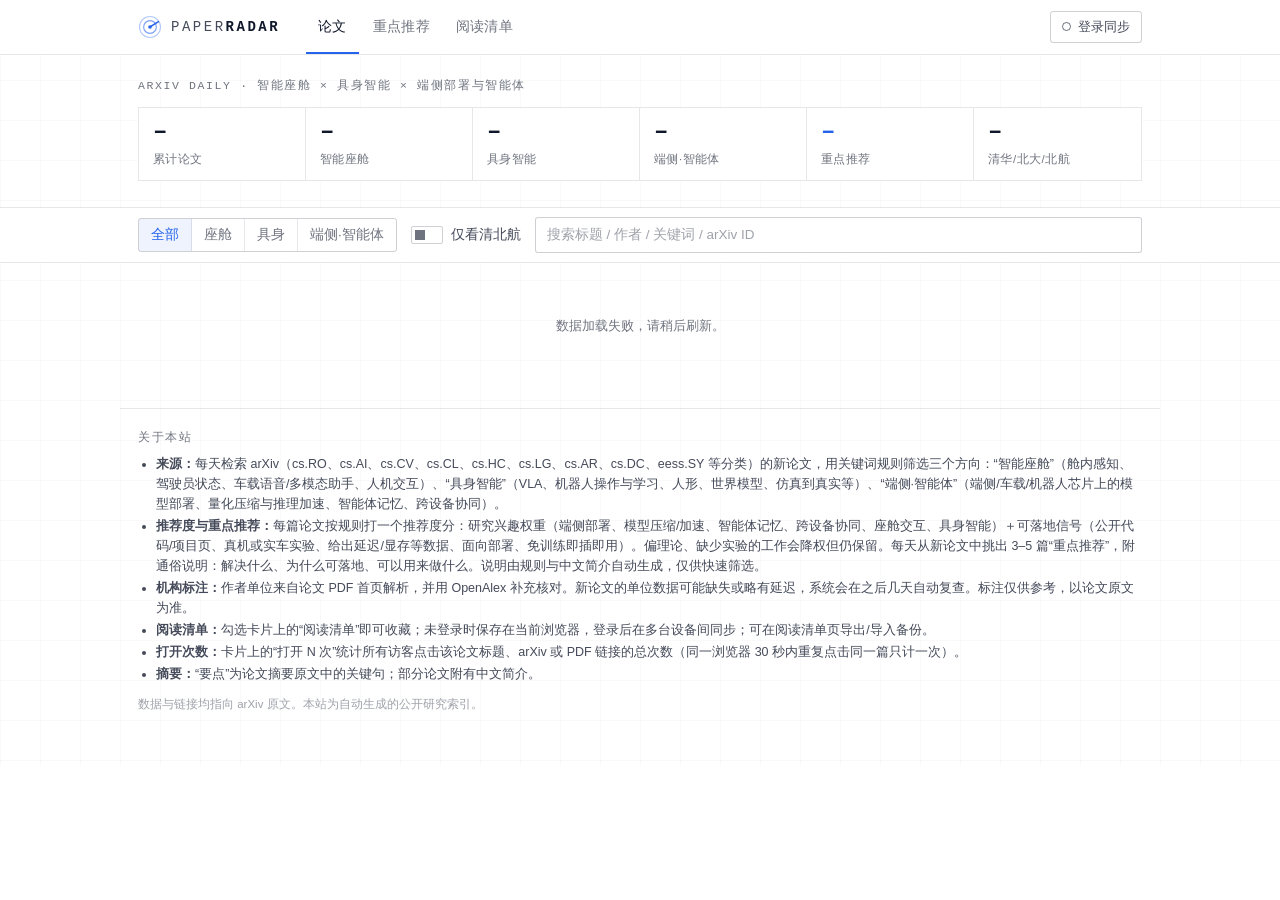
==== commit 7b5ca14f: "Site: light theme, 4-colour palette (white, ink, blue, cyan)" ====
--- a/radar/assets/index.html
+++ b/radar/assets/index.html
@@ -6,7 +6,7 @@
 <title>Paper Radar · 座舱、具身与端侧智能论文追踪</title>
 <meta name="description" content="每日追踪 arXiv 上智能座舱、具身智能与端侧部署/智能体方向的新论文，挑选可落地的重点推荐，并标注清华、北大、北航作者。">
 <meta name="robots" content="noindex,nofollow">
-<meta name="theme-color" content="#0B0F14">
+<meta name="theme-color" content="#FFFFFF">
 <meta name="color-scheme" content="dark">
 <link rel="icon" href="favicon.svg" type="image/svg+xml">
 <link rel="stylesheet" href="style.css">
--- a/radar/assets/style.css
+++ b/radar/assets/style.css
@@ -1,13 +1,14 @@
-/* Paper Radar — 3-colour palette only: --bg #0B0F14, --fg #E6EDF3, --ac #00E5FF (tints via alpha) */
+/* Paper Radar — 4-colour palette only: --bg #FFFFFF, --fg #0F172A (ink, tints via alpha), --ac #2563EB (primary), --hl #06B6D4 (picks/highlights, sparingly) */
 :root{
-  --bg:#0B0F14;--fg:#E6EDF3;--ac:#00E5FF;
-  --fg2:rgba(230,237,243,.72);--fg3:rgba(230,237,243,.5);--fg4:rgba(230,237,243,.32);
-  --ln:rgba(230,237,243,.12);--ln2:rgba(230,237,243,.22);--panel:rgba(230,237,243,.035);--panel2:rgba(230,237,243,.06);
-  --ac1:rgba(0,229,255,.1);--ac2:rgba(0,229,255,.22);--ac3:rgba(0,229,255,.5);
+  --bg:#FFFFFF;--fg:#0F172A;--ac:#2563EB;--hl:#06B6D4;
+  --fg2:rgba(15,23,42,.78);--fg3:rgba(15,23,42,.6);--fg4:rgba(15,23,42,.4);
+  --ln:rgba(15,23,42,.1);--ln2:rgba(15,23,42,.2);--panel:rgba(15,23,42,.025);--panel2:rgba(15,23,42,.045);
+  --ac1:rgba(37,99,235,.08);--ac2:rgba(37,99,235,.25);--ac3:rgba(37,99,235,.55);
+  --hl1:rgba(6,182,212,.08);--hl2:rgba(6,182,212,.4);
   --sans:-apple-system,BlinkMacSystemFont,"Segoe UI","PingFang SC","Hiragino Sans GB","Microsoft YaHei","Noto Sans CJK SC","Source Han Sans SC",Roboto,"Helvetica Neue",Arial,sans-serif;
   --mono:"JetBrains Mono","IBM Plex Mono","SFMono-Regular","Cascadia Mono","Roboto Mono",Menlo,Consolas,"Liberation Mono",monospace;
   --r:3px;
-  color-scheme:dark;font-family:var(--sans);
+  color-scheme:light;font-family:var(--sans);
 }
 *{box-sizing:border-box}
 [hidden]{display:none!important}
@@ -23,7 +24,7 @@
 .wrap{max-width:1040px;margin:0 auto;padding:0 18px}
 
 /* ---- top bar */
-.top{position:sticky;top:0;z-index:20;background:rgba(11,15,20,.92);backdrop-filter:blur(8px);-webkit-backdrop-filter:blur(8px);border-bottom:1px solid var(--ln)}
+.top{position:sticky;top:0;z-index:20;background:rgba(255,255,255,.92);backdrop-filter:blur(8px);-webkit-backdrop-filter:blur(8px);border-bottom:1px solid var(--ln)}
 .topbar{display:flex;align-items:center;gap:18px;height:54px}
 .brand{display:flex;align-items:center;gap:9px;color:var(--fg);text-decoration:none!important;flex:none}
 .logo{width:24px;height:24px;color:var(--ac)}
@@ -37,13 +38,13 @@
 .sync{margin-left:auto;background:none;border:1px solid var(--ln2);border-radius:var(--r);padding:5px 11px;font-size:13px;color:var(--fg2);cursor:pointer;display:flex;align-items:center;gap:7px;white-space:nowrap}
 .sync::before{content:"";width:7px;height:7px;border-radius:50%;border:1px solid var(--fg3)}
 .sync.on{border-color:var(--ac3);color:var(--ac)}
-.sync.on::before{background:var(--ac);border-color:var(--ac);box-shadow:0 0 6px var(--ac)}
+.sync.on::before{background:var(--hl);border-color:var(--hl)}
 .sync.busy::before{background:var(--fg3)}
 
 /* ---- hero / stats strip */
 .hero{border-bottom:1px solid var(--ln);padding:22px 0 16px}
 .kicker{margin:0 0 12px;font-family:var(--mono);font-size:11.5px;letter-spacing:.14em;color:var(--fg3)}
-.stats{display:grid;grid-template-columns:repeat(6,1fr);border:1px solid var(--ln);background:rgba(11,15,20,.6)}
+.stats{display:grid;grid-template-columns:repeat(6,1fr);border:1px solid var(--ln);background:var(--bg)}
 .stat{padding:10px 14px;border-right:1px solid var(--ln)}
 .stat:last-child{border-right:0}
 .stat b{display:block;font-family:var(--mono);font-size:24px;font-weight:600;line-height:1.2;font-variant-numeric:tabular-nums;color:var(--fg)}
@@ -52,7 +53,7 @@
 .updated{margin:10px 0 0;font-family:var(--mono);font-size:11.5px;color:var(--fg3)}
 
 /* ---- toolbar */
-.toolbar{position:sticky;top:54px;z-index:10;background:rgba(11,15,20,.94);backdrop-filter:blur(8px);-webkit-backdrop-filter:blur(8px);border-bottom:1px solid var(--ln)}
+.toolbar{position:sticky;top:54px;z-index:10;background:rgba(255,255,255,.95);backdrop-filter:blur(8px);-webkit-backdrop-filter:blur(8px);border-bottom:1px solid var(--ln)}
 .bar{display:flex;flex-wrap:wrap;align-items:center;gap:8px 14px;padding-top:9px;padding-bottom:9px}
 .seg{display:inline-flex;border:1px solid var(--ln2);border-radius:var(--r)}
 .seg button{border:0;border-right:1px solid var(--ln);background:none;padding:5px 12px;font-size:13.5px;color:var(--fg3);cursor:pointer;min-height:32px}
@@ -71,7 +72,7 @@
 .chip{border:1px solid var(--ln2);background:none;border-radius:var(--r);padding:2px 10px;font-size:12.5px;cursor:pointer;color:var(--fg3);min-height:28px}
 .chip:hover{color:var(--fg)}
 .chip.on{border-color:var(--ac3);color:var(--ac);background:var(--ac1)}
-#q{flex:1 1 220px;min-width:0;border:1px solid var(--ln2);border-radius:var(--r);padding:6px 11px;font-size:13.5px;background:rgba(230,237,243,.03);min-height:34px}
+#q{flex:1 1 220px;min-width:0;border:1px solid var(--ln2);border-radius:var(--r);padding:6px 11px;font-size:13.5px;background:var(--bg);min-height:34px}
 #q::placeholder{color:var(--fg4)}
 #q:focus{outline:none;border-color:var(--ac3)}
 
@@ -80,16 +81,16 @@
 .day{margin:22px 0 8px;display:flex;align-items:baseline;gap:12px;border-bottom:1px solid var(--ln);padding-bottom:6px}
 .day h2{margin:0;font-size:14px;font-weight:600;letter-spacing:.03em}
 .day span{font-size:11.5px;color:var(--fg3);font-family:var(--mono)}
-.card{position:relative;background:rgba(11,15,20,.82);border:1px solid var(--ln);border-radius:var(--r);padding:12px 15px 11px;margin:8px 0}
+.card{position:relative;background:var(--bg);border:1px solid var(--ln);border-radius:var(--r);padding:12px 15px 11px;margin:8px 0}
 .card:hover{border-color:var(--ln2)}
 .card.flag::before{content:"";position:absolute;left:-1px;top:-1px;bottom:-1px;width:2px;background:var(--fg2)}
-.card.pick{border-color:var(--ac2)}
-.card.pick::before{background:var(--ac);width:2px;content:"";position:absolute;left:-1px;top:-1px;bottom:-1px}
+.card.pick{border-color:var(--hl2)}
+.card.pick::before{background:var(--hl);width:3px;content:"";position:absolute;left:-1px;top:-1px;bottom:-1px}
 .card.saved{border-color:var(--ac3)}
 .cardhead{display:flex;align-items:center;flex-wrap:wrap;gap:6px 8px;margin-bottom:6px}
 .cardhead .grow{flex:1}
 .pill{font-size:11.5px;line-height:1;padding:4px 7px;border-radius:2px;border:1px solid var(--ln2);color:var(--fg2);white-space:nowrap}
-.pill.pick{background:var(--ac);border-color:var(--ac);color:var(--bg);font-weight:700}
+.pill.pick{background:var(--hl);border-color:var(--hl);color:var(--fg);font-weight:700}
 .pill.venue{border-style:dashed}
 .badge{font-size:11.5px;line-height:1.35;padding:3px 7px;border-radius:2px;border:1px solid var(--fg3);color:var(--fg);font-weight:600}
 .badge em{font-style:normal;font-weight:400;color:var(--fg2)}
@@ -108,7 +109,7 @@
 .sig span{font-size:11.5px;color:var(--fg2);border:1px solid var(--ln2);border-radius:2px;padding:1px 6px}
 .sig span.th{border-style:dashed;color:var(--fg3)}
 .sig .rec{font-family:var(--mono);color:var(--ac);border-color:var(--ac3)}
-.why{border:1px solid var(--ac2);background:rgba(0,229,255,.04);border-radius:var(--r);padding:9px 12px;margin:8px 0 5px;font-size:13.5px;color:var(--fg2)}
+.why{border:1px solid var(--ac2);background:var(--ac1);border-radius:var(--r);padding:9px 12px;margin:8px 0 5px;font-size:13.5px;color:var(--fg2)}
 .why .line{font-weight:600;color:var(--fg);margin:0 0 6px;font-size:14px}
 .why .line::before{content:"› ";color:var(--ac);font-family:var(--mono)}
 .why dl{margin:0;display:grid;grid-template-columns:auto 1fr;gap:3px 12px}
@@ -143,7 +144,7 @@
 .more button:hover,.tool:hover,.row button:hover{border-color:var(--ac3);color:var(--ac)}
 
 /* ---- today block */
-.today{margin:16px 0 0;border:1px solid var(--ac2);border-radius:var(--r);padding:12px 14px 4px;background:rgba(0,229,255,.025)}
+.today{margin:16px 0 0;border:1px solid var(--hl2);border-top:2px solid var(--hl);border-radius:var(--r);padding:12px 14px 4px;background:var(--hl1)}
 .today .hd{display:flex;align-items:baseline;flex-wrap:wrap;gap:4px 12px;border-bottom:1px solid var(--ln);padding-bottom:8px}
 .today h2{margin:0;font-size:15px;font-weight:600}
 .today h2 i{font-style:normal;font-family:var(--mono);color:var(--ac);margin-right:6px}
@@ -158,12 +159,12 @@
 .hint{font-size:12px;color:var(--fg3);margin:4px 0 8px}
 
 /* ---- login modal */
-.modal{position:fixed;inset:0;z-index:50;background:rgba(11,15,20,.78);display:flex;align-items:flex-start;justify-content:center;padding:70px 14px 20px}
-.panel{position:relative;width:100%;max-width:460px;background:var(--bg);border:1px solid var(--ac2);border-radius:var(--r);padding:18px 18px 12px;box-shadow:0 0 0 1px var(--ln),0 20px 60px rgba(11,15,20,.7)}
+.modal{position:fixed;inset:0;z-index:50;background:rgba(15,23,42,.35);display:flex;align-items:flex-start;justify-content:center;padding:70px 14px 20px}
+.panel{position:relative;width:100%;max-width:460px;background:var(--bg);border:1px solid var(--ac2);border-radius:var(--r);padding:18px 18px 12px;box-shadow:0 0 0 1px var(--ln),0 20px 60px rgba(15,23,42,.18)}
 .panel h2{margin:0 0 8px;font-size:16px}
 .panel .x{position:absolute;right:10px;top:8px;background:none;border:0;font-size:20px;color:var(--fg3);cursor:pointer}
 #auth form{display:flex;gap:8px;margin:8px 0}
-#auth form input{flex:1;min-width:0;border:1px solid var(--ln2);border-radius:var(--r);padding:7px 10px;background:rgba(230,237,243,.03);font-size:13.5px}
+#auth form input{flex:1;min-width:0;border:1px solid var(--ln2);border-radius:var(--r);padding:7px 10px;background:var(--bg);font-size:13.5px}
 #auth form button{color:var(--ac);border-color:var(--ac3)}
 .msg{font-size:12.5px;color:var(--ac);min-height:1em;margin:6px 0}
 .row{display:flex;gap:8px;margin:8px 0}
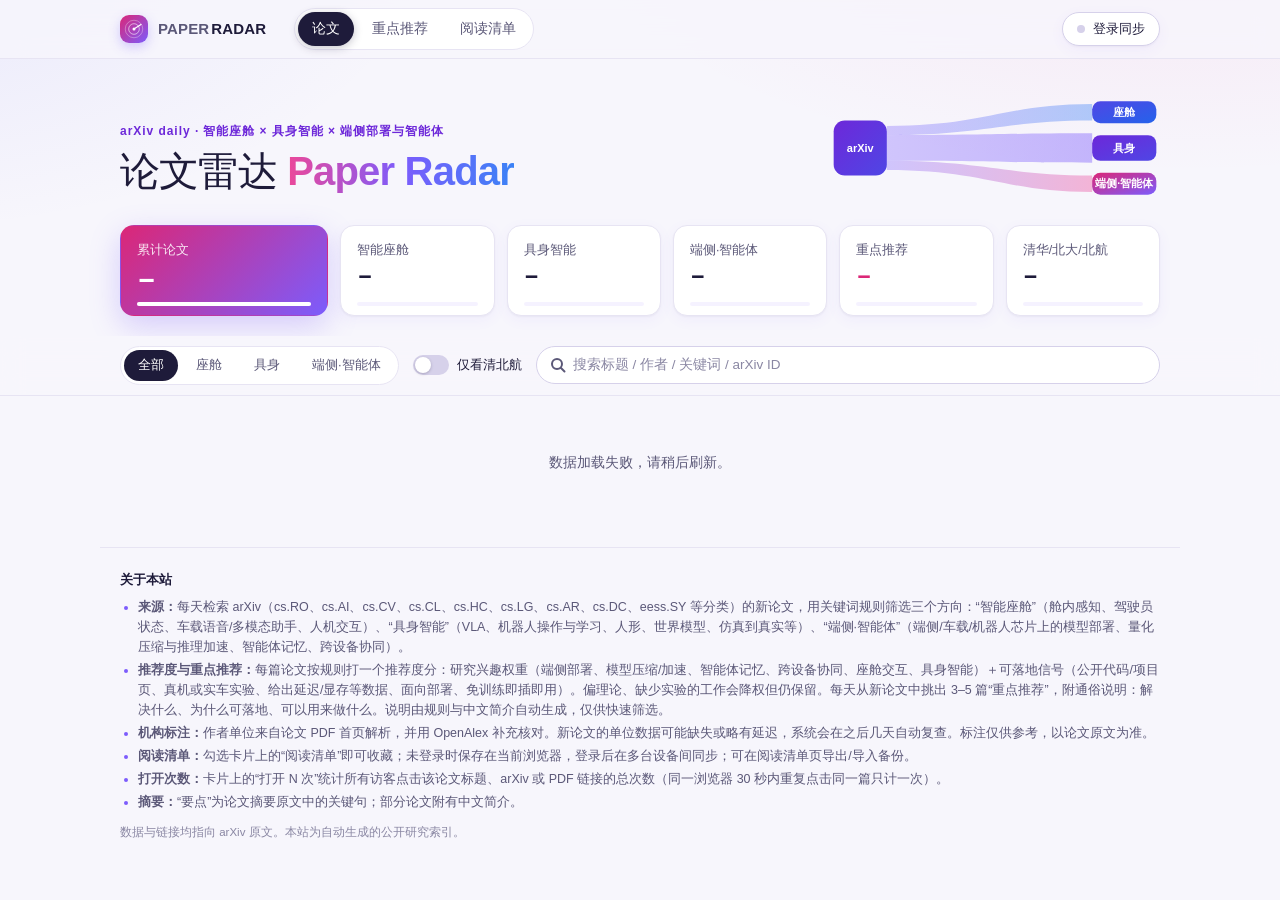
==== commit c7b1ffcf: "Site: Aurora light redesign (violet/pink/blue gradients, rounded cards, flow header)" ====
--- a/radar/assets/index.html
+++ b/radar/assets/index.html
@@ -6,8 +6,8 @@
 <title>Paper Radar · 座舱、具身与端侧智能论文追踪</title>
 <meta name="description" content="每日追踪 arXiv 上智能座舱、具身智能与端侧部署/智能体方向的新论文，挑选可落地的重点推荐，并标注清华、北大、北航作者。">
 <meta name="robots" content="noindex,nofollow">
-<meta name="theme-color" content="#FFFFFF">
-<meta name="color-scheme" content="dark">
+<meta name="theme-color" content="#F7F6FC">
+<meta name="color-scheme" content="light">
 <link rel="icon" href="favicon.svg" type="image/svg+xml">
 <link rel="stylesheet" href="style.css">
 </head>
@@ -29,16 +29,39 @@
 
 <section class="hero">
   <div class="wrap">
-    <p class="kicker">ARXIV DAILY · 智能座舱 × 具身智能 × 端侧部署与智能体</p>
+    <div class="hero-head">
+      <div class="hero-txt">
+        <p class="kicker">arXiv daily · 智能座舱 × 具身智能 × 端侧部署与智能体</p>
+        <h1 class="headline">论文雷达 <span>Paper Radar</span></h1>
+        <p class="updated" id="updated"></p>
+      </div>
+      <svg class="flow" viewBox="0 0 360 120" aria-hidden="true" preserveAspectRatio="xMidYMid meet">
+        <defs>
+          <linearGradient id="fa" x1="0" x2="1"><stop offset="0" stop-color="#7C5CFC" stop-opacity=".32"/><stop offset="1" stop-color="#3B82F6" stop-opacity=".38"/></linearGradient>
+          <linearGradient id="fb" x1="0" x2="1"><stop offset="0" stop-color="#7C5CFC" stop-opacity=".32"/><stop offset="1" stop-color="#7C5CFC" stop-opacity=".42"/></linearGradient>
+          <linearGradient id="fc" x1="0" x2="1"><stop offset="0" stop-color="#7C5CFC" stop-opacity=".32"/><stop offset="1" stop-color="#EC4899" stop-opacity=".38"/></linearGradient>
+          <linearGradient id="na" x1="0" y1="0" x2="1" y2="1"><stop offset="0" stop-color="#4F46E5"/><stop offset="1" stop-color="#2563EB"/></linearGradient>
+          <linearGradient id="nb" x1="0" y1="0" x2="1" y2="1"><stop offset="0" stop-color="#6D28D9"/><stop offset="1" stop-color="#4F46E5"/></linearGradient>
+          <linearGradient id="nc" x1="0" y1="0" x2="1" y2="1"><stop offset="0" stop-color="#DB2777"/><stop offset="1" stop-color="#7C5CFC"/></linearGradient>
+        </defs>
+        <path d="M62 36 C170 36 190 12 286 12 L286 30 C190 30 170 46 62 46Z" fill="url(#fa)"/>
+        <path d="M62 46 C170 46 190 44 286 44 L286 76 C190 76 170 74 62 74Z" fill="url(#fb)"/>
+        <path d="M62 74 C170 74 190 90 286 90 L286 108 C190 108 170 84 62 84Z" fill="url(#fc)"/>
+        <rect x="4" y="30" width="58" height="60" rx="12" fill="url(#nb)"/>
+        <text x="33" y="64" fill="#fff" font-size="12" font-weight="700" text-anchor="middle" font-family="Inter,PingFang SC,sans-serif">arXiv</text>
+        <rect x="286" y="9" width="70" height="24" rx="9" fill="url(#na)"/><text x="321" y="25" fill="#fff" font-size="11.5" font-weight="700" text-anchor="middle" font-family="Inter,PingFang SC,sans-serif">座舱</text>
+        <rect x="286" y="46" width="70" height="28" rx="9" fill="url(#nb)"/><text x="321" y="64" fill="#fff" font-size="11.5" font-weight="700" text-anchor="middle" font-family="Inter,PingFang SC,sans-serif">具身</text>
+        <rect x="286" y="87" width="70" height="24" rx="9" fill="url(#nc)"/><text x="321" y="103" fill="#fff" font-size="11.5" font-weight="700" text-anchor="middle" font-family="Inter,PingFang SC,sans-serif">端侧·智能体</text>
+      </svg>
+    </div>
     <div class="stats" id="stats" aria-live="polite">
-      <div class="stat"><b id="s-total">–</b><span>累计论文</span></div>
-      <div class="stat"><b id="s-cockpit">–</b><span>智能座舱</span></div>
-      <div class="stat"><b id="s-embodied">–</b><span>具身智能</span></div>
-      <div class="stat"><b id="s-edge">–</b><span>端侧·智能体</span></div>
-      <div class="stat acc"><b id="s-picks">–</b><span>重点推荐</span></div>
-      <div class="stat"><b id="s-flag">–</b><span>清华/北大/北航</span></div>
+      <div class="stat main"><span>累计论文</span><b id="s-total">–</b><i class="meter" aria-hidden="true"></i></div>
+      <div class="stat t-cockpit"><span>智能座舱</span><b id="s-cockpit">–</b><i class="meter" aria-hidden="true"></i></div>
+      <div class="stat t-embodied"><span>具身智能</span><b id="s-embodied">–</b><i class="meter" aria-hidden="true"></i></div>
+      <div class="stat t-edge"><span>端侧·智能体</span><b id="s-edge">–</b><i class="meter" aria-hidden="true"></i></div>
+      <div class="stat acc"><span>重点推荐</span><b id="s-picks">–</b><i class="meter" aria-hidden="true"></i></div>
+      <div class="stat"><span>清华/北大/北航</span><b id="s-flag">–</b><i class="meter" aria-hidden="true"></i></div>
     </div>
-    <p class="updated" id="updated"></p>
   </div>
 </section>
 
--- a/radar/assets/style.css
+++ b/radar/assets/style.css
@@ -1,204 +1,246 @@
-/* Paper Radar — 4-colour palette only: --bg #FFFFFF, --fg #0F172A (ink, tints via alpha), --ac #2563EB (primary), --hl #06B6D4 (picks/highlights, sparingly) */
+/* Paper Radar — "Aurora" light theme.
+   Palette (only these hues + alpha tints):
+   ink #1E1B3A · muted #5B5878 · canvas #F7F6FC · surface #FFFFFF · line #E7E4F3
+   violet #7C5CFC (text-safe #6D28D9) · pink #EC4899 (text-safe #DB2777) · blue #3B82F6 (text-safe #2563EB) · indigo #6366F1
+   Gradients: --g-pv pink→violet, --g-vb violet→blue. Weak shadows, rounded cards, low-saturation tints. */
 :root{
-  --bg:#FFFFFF;--fg:#0F172A;--ac:#2563EB;--hl:#06B6D4;
-  --fg2:rgba(15,23,42,.78);--fg3:rgba(15,23,42,.6);--fg4:rgba(15,23,42,.4);
-  --ln:rgba(15,23,42,.1);--ln2:rgba(15,23,42,.2);--panel:rgba(15,23,42,.025);--panel2:rgba(15,23,42,.045);
-  --ac1:rgba(37,99,235,.08);--ac2:rgba(37,99,235,.25);--ac3:rgba(37,99,235,.55);
-  --hl1:rgba(6,182,212,.08);--hl2:rgba(6,182,212,.4);
-  --sans:-apple-system,BlinkMacSystemFont,"Segoe UI","PingFang SC","Hiragino Sans GB","Microsoft YaHei","Noto Sans CJK SC","Source Han Sans SC",Roboto,"Helvetica Neue",Arial,sans-serif;
+  --ink:#1E1B3A;--mut:#5B5878;--mut2:#8A87A3;--bg:#F7F6FC;--sf:#FFFFFF;--ln:#E7E4F3;--ln2:#D6D1EA;
+  --vi:#7C5CFC;--vi-t:#6D28D9;--pk:#EC4899;--pk-t:#DB2777;--bl:#3B82F6;--bl-t:#2563EB;--in:#6366F1;
+  --vi1:rgba(124,92,252,.08);--vi2:rgba(124,92,252,.18);--vi3:rgba(124,92,252,.42);
+  --pk1:rgba(236,72,153,.08);--bl1:rgba(59,130,246,.08);
+  --g-pv:linear-gradient(135deg,#DB2777 0%,#7C5CFC 100%);
+  --g-vb:linear-gradient(135deg,#7C5CFC 0%,#3B82F6 100%);
+  --g-all:linear-gradient(90deg,#EC4899,#7C5CFC 50%,#3B82F6);
+  --sh1:0 1px 2px rgba(30,27,58,.04),0 4px 14px rgba(124,92,252,.06);
+  --sh2:0 2px 4px rgba(30,27,58,.05),0 12px 32px rgba(124,92,252,.12);
+  --sans:"Inter","PingFang SC","Hiragino Sans GB","Microsoft YaHei","Noto Sans CJK SC","Source Han Sans SC",-apple-system,BlinkMacSystemFont,"Segoe UI",Roboto,"Helvetica Neue",Arial,sans-serif;
   --mono:"JetBrains Mono","IBM Plex Mono","SFMono-Regular","Cascadia Mono","Roboto Mono",Menlo,Consolas,"Liberation Mono",monospace;
-  --r:3px;
+  --r:14px;--r2:10px;--rp:999px;
   color-scheme:light;font-family:var(--sans);
 }
 *{box-sizing:border-box}
 [hidden]{display:none!important}
 html{-webkit-text-size-adjust:100%;background:var(--bg)}
-body{margin:0;color:var(--fg);font-size:14.5px;line-height:1.6;background-color:var(--bg);
-  background-image:linear-gradient(var(--panel) 1px,transparent 1px),linear-gradient(90deg,var(--panel) 1px,transparent 1px);
-  background-size:40px 40px;background-attachment:fixed}
-a{color:var(--ac);text-decoration:none}
+body{margin:0;color:var(--ink);font-size:14.5px;line-height:1.6;background:var(--bg);
+  background-image:radial-gradient(900px 420px at 92% -120px,rgba(236,72,153,.10),transparent 70%),
+                   radial-gradient(800px 420px at -10% -60px,rgba(99,102,241,.10),transparent 70%);
+  background-repeat:no-repeat}
+a{color:var(--bl-t);text-decoration:none}
 a:hover{text-decoration:underline;text-underline-offset:3px}
 button,input,select{font:inherit;color:inherit}
-:focus-visible{outline:1px solid var(--ac);outline-offset:2px}
+:focus-visible{outline:2px solid var(--vi);outline-offset:2px;border-radius:6px}
 .mono{font-family:var(--mono)}
-.wrap{max-width:1040px;margin:0 auto;padding:0 18px}
+.wrap{max-width:1080px;margin:0 auto;padding:0 20px}
 
 /* ---- top bar */
-.top{position:sticky;top:0;z-index:20;background:rgba(255,255,255,.92);backdrop-filter:blur(8px);-webkit-backdrop-filter:blur(8px);border-bottom:1px solid var(--ln)}
-.topbar{display:flex;align-items:center;gap:18px;height:54px}
-.brand{display:flex;align-items:center;gap:9px;color:var(--fg);text-decoration:none!important;flex:none}
-.logo{width:24px;height:24px;color:var(--ac)}
-.name{font-family:var(--mono);font-size:14px;letter-spacing:.18em;color:var(--fg2)}
-.name b{color:var(--fg);font-weight:700}
-.views{display:flex;align-items:stretch;height:100%;gap:2px;margin-left:8px}
-.views button{background:none;border:0;border-bottom:2px solid transparent;padding:0 12px;cursor:pointer;color:var(--fg3);font-size:14px;letter-spacing:.02em;display:flex;align-items:center;gap:6px}
-.views button:hover{color:var(--fg)}
-.views button[aria-selected=true]{color:var(--fg);border-bottom-color:var(--ac)}
-.nbadge{font-family:var(--mono);font-size:11px;font-weight:600;line-height:16px;min-width:18px;padding:0 4px;text-align:center;color:var(--bg);background:var(--ac);border-radius:2px}
-.sync{margin-left:auto;background:none;border:1px solid var(--ln2);border-radius:var(--r);padding:5px 11px;font-size:13px;color:var(--fg2);cursor:pointer;display:flex;align-items:center;gap:7px;white-space:nowrap}
-.sync::before{content:"";width:7px;height:7px;border-radius:50%;border:1px solid var(--fg3)}
-.sync.on{border-color:var(--ac3);color:var(--ac)}
-.sync.on::before{background:var(--hl);border-color:var(--hl)}
-.sync.busy::before{background:var(--fg3)}
-
-/* ---- hero / stats strip */
-.hero{border-bottom:1px solid var(--ln);padding:22px 0 16px}
-.kicker{margin:0 0 12px;font-family:var(--mono);font-size:11.5px;letter-spacing:.14em;color:var(--fg3)}
-.stats{display:grid;grid-template-columns:repeat(6,1fr);border:1px solid var(--ln);background:var(--bg)}
-.stat{padding:10px 14px;border-right:1px solid var(--ln)}
-.stat:last-child{border-right:0}
-.stat b{display:block;font-family:var(--mono);font-size:24px;font-weight:600;line-height:1.2;font-variant-numeric:tabular-nums;color:var(--fg)}
-.stat span{font-size:11.5px;color:var(--fg3);letter-spacing:.04em}
-.stat.acc b{color:var(--ac)}
-.updated{margin:10px 0 0;font-family:var(--mono);font-size:11.5px;color:var(--fg3)}
+.top{position:sticky;top:0;z-index:20;background:rgba(247,246,252,.82);backdrop-filter:saturate(1.4) blur(12px);-webkit-backdrop-filter:saturate(1.4) blur(12px);border-bottom:1px solid var(--ln)}
+.topbar{display:flex;align-items:center;gap:18px;height:58px}
+.brand{display:flex;align-items:center;gap:10px;color:var(--ink);text-decoration:none!important;flex:none}
+.logo{width:28px;height:28px;color:#fff;background:var(--g-pv);border-radius:9px;padding:4px;box-shadow:0 4px 12px rgba(124,92,252,.3)}
+.name{font-size:15px;font-weight:600;letter-spacing:.01em;color:var(--mut)}
+.name b{color:var(--ink);font-weight:800;margin-left:2px}
+.views{display:flex;align-items:center;gap:4px;margin-left:10px;background:var(--sf);border:1px solid var(--ln);border-radius:var(--rp);padding:3px}
+.views button{background:none;border:0;border-radius:var(--rp);padding:6px 14px;cursor:pointer;color:var(--mut);font-size:13.5px;font-weight:500;display:flex;align-items:center;gap:6px;min-height:32px}
+.views button:hover{color:var(--ink);background:var(--vi1)}
+.views button[aria-selected=true]{color:#fff;background:var(--ink);box-shadow:0 2px 8px rgba(30,27,58,.25)}
+.nbadge{font-family:var(--mono);font-size:11px;font-weight:700;line-height:17px;min-width:19px;padding:0 5px;text-align:center;color:#fff;background:var(--g-pv);border-radius:var(--rp)}
+.sync{margin-left:auto;background:var(--sf);border:1px solid var(--ln2);border-radius:var(--rp);padding:6px 14px;font-size:13px;font-weight:500;color:var(--ink);cursor:pointer;display:flex;align-items:center;gap:8px;white-space:nowrap;box-shadow:var(--sh1)}
+.sync:hover{border-color:var(--vi3)}
+.sync::before{content:"";width:8px;height:8px;border-radius:50%;background:var(--ln2)}
+.sync.on{color:var(--vi-t);border-color:var(--vi3)}
+.sync.on::before{background:var(--g-pv);box-shadow:0 0 0 3px rgba(124,92,252,.15)}
+.sync.busy::before{background:var(--mut2)}
+
+/* ---- hero */
+.hero{padding:34px 0 20px}
+.hero-head{display:flex;align-items:flex-end;gap:24px}
+.hero-txt{flex:1;min-width:0}
+.kicker{margin:0 0 8px;font-size:12px;font-weight:600;letter-spacing:.08em;color:var(--vi-t);text-transform:none}
+.headline{margin:0;font-size:40px;line-height:1.1;font-weight:300;letter-spacing:-.02em;color:var(--ink)}
+.headline span{font-weight:700;background:var(--g-all);-webkit-background-clip:text;background-clip:text;color:transparent}
+.updated{margin:10px 0 0;font-size:12.5px;color:var(--mut)}
+.flow{flex:none;width:330px;height:110px}
+.stats{display:grid;grid-template-columns:1.35fr repeat(5,1fr);gap:12px;margin-top:22px}
+.stat{position:relative;background:var(--sf);border:1px solid var(--ln);border-radius:var(--r);padding:14px 16px 16px;box-shadow:var(--sh1);overflow:hidden;display:flex;flex-direction:column;gap:2px}
+.stat span{font-size:12.5px;color:var(--mut);font-weight:500}
+.stat b{font-family:var(--mono);font-size:26px;font-weight:600;line-height:1.15;font-variant-numeric:tabular-nums;color:var(--ink)}
+.stat .meter{position:absolute;left:16px;right:16px;bottom:9px;height:4px;border-radius:4px;background:var(--vi1);font-style:normal}
+.stat .meter::after{content:"";position:absolute;left:0;top:0;bottom:0;width:var(--w,0%);border-radius:4px;background:var(--g-vb);transition:width .6s ease}
+.stat.t-cockpit .meter::after{background:linear-gradient(90deg,#6366F1,#3B82F6)}
+.stat.t-embodied .meter::after{background:var(--g-vb)}
+.stat.t-edge .meter::after{background:var(--g-pv)}
+.stat.main{background:var(--g-pv);border-color:transparent;box-shadow:0 10px 30px rgba(124,92,252,.28)}
+.stat.main span{color:rgba(255,255,255,.88)}
+.stat.main b{color:#fff;font-size:32px}
+.stat.main .meter{background:rgba(255,255,255,.25)}
+.stat.main .meter::after{background:#fff;width:100%}
+.stat.acc b{color:var(--pk-t)}
+.stat.acc .meter::after{background:var(--g-pv)}
 
 /* ---- toolbar */
-.toolbar{position:sticky;top:54px;z-index:10;background:rgba(255,255,255,.95);backdrop-filter:blur(8px);-webkit-backdrop-filter:blur(8px);border-bottom:1px solid var(--ln)}
-.bar{display:flex;flex-wrap:wrap;align-items:center;gap:8px 14px;padding-top:9px;padding-bottom:9px}
-.seg{display:inline-flex;border:1px solid var(--ln2);border-radius:var(--r)}
-.seg button{border:0;border-right:1px solid var(--ln);background:none;padding:5px 12px;font-size:13.5px;color:var(--fg3);cursor:pointer;min-height:32px}
-.seg button:last-child{border-right:0}
-.seg button:hover{color:var(--fg)}
-.seg button[aria-selected=true]{background:var(--ac1);color:var(--ac)}
-.switch{display:inline-flex;align-items:center;gap:8px;cursor:pointer;user-select:none;font-size:13.5px;color:var(--fg2);min-height:32px}
+.toolbar{position:sticky;top:58px;z-index:10;background:rgba(247,246,252,.88);backdrop-filter:blur(12px);-webkit-backdrop-filter:blur(12px);border-bottom:1px solid var(--ln)}
+.bar{display:flex;flex-wrap:wrap;align-items:center;gap:10px 14px;padding-top:10px;padding-bottom:10px}
+.seg{display:inline-flex;gap:4px;background:var(--sf);border:1px solid var(--ln);border-radius:var(--rp);padding:3px}
+.seg button{border:0;background:none;border-radius:var(--rp);padding:5px 14px;font-size:13px;font-weight:500;color:var(--mut);cursor:pointer;min-height:30px}
+.seg button:hover{color:var(--ink);background:var(--vi1)}
+.seg button[aria-selected=true]{background:var(--ink);color:#fff}
+.seg button[data-topic=cockpit][aria-selected=true]{background:linear-gradient(135deg,#4F46E5,#2563EB)}
+.seg button[data-topic=embodied][aria-selected=true]{background:linear-gradient(135deg,#6D28D9,#2563EB)}
+.seg button[data-topic=edge][aria-selected=true]{background:var(--g-pv)}
+.switch{display:inline-flex;align-items:center;gap:8px;cursor:pointer;user-select:none;font-size:13px;color:var(--ink);min-height:32px}
 .switch input{position:absolute;opacity:0;width:1px;height:1px}
-.track{width:32px;height:18px;border:1px solid var(--ln2);border-radius:2px;position:relative;flex:none}
-.thumb{position:absolute;top:3px;left:3px;width:10px;height:10px;background:var(--fg3);transition:.15s}
-.switch input:checked+.track{border-color:var(--ac3)}
-.switch input:checked+.track .thumb{left:17px;background:var(--ac)}
-.switch input:focus-visible+.track{outline:1px solid var(--ac);outline-offset:2px}
+.track{width:36px;height:20px;border-radius:var(--rp);background:var(--ln2);position:relative;flex:none;transition:.2s}
+.thumb{position:absolute;top:2px;left:2px;width:16px;height:16px;border-radius:50%;background:#fff;box-shadow:0 1px 3px rgba(30,27,58,.25);transition:.2s}
+.switch input:checked+.track{background:var(--g-pv)}
+.switch input:checked+.track .thumb{left:18px}
+.switch input:focus-visible+.track{outline:2px solid var(--vi);outline-offset:2px}
 .schools,.interests{display:inline-flex;flex-wrap:wrap;gap:6px}
 .interests{flex-basis:100%}
-.chip{border:1px solid var(--ln2);background:none;border-radius:var(--r);padding:2px 10px;font-size:12.5px;cursor:pointer;color:var(--fg3);min-height:28px}
-.chip:hover{color:var(--fg)}
-.chip.on{border-color:var(--ac3);color:var(--ac);background:var(--ac1)}
-#q{flex:1 1 220px;min-width:0;border:1px solid var(--ln2);border-radius:var(--r);padding:6px 11px;font-size:13.5px;background:var(--bg);min-height:34px}
-#q::placeholder{color:var(--fg4)}
-#q:focus{outline:none;border-color:var(--ac3)}
+.chip{border:1px solid var(--ln2);background:var(--sf);border-radius:var(--rp);padding:2px 12px;font-size:12.5px;cursor:pointer;color:var(--mut);min-height:28px}
+.chip:hover{color:var(--ink);border-color:var(--vi3)}
+.chip.on{border-color:transparent;color:var(--vi-t);background:var(--vi1);font-weight:600}
+#q{flex:1 1 220px;min-width:0;border:1px solid var(--ln2);border-radius:var(--rp);padding:7px 16px 7px 36px;font-size:13.5px;min-height:36px;
+  background:var(--sf) url("data:image/svg+xml,%3Csvg xmlns='http://www.w3.org/2000/svg' width='16' height='16' fill='none' stroke='%235B5878' stroke-width='2' stroke-linecap='round'%3E%3Ccircle cx='7' cy='7' r='5'/%3E%3Cpath d='M11 11l3.5 3.5'/%3E%3C/svg%3E") no-repeat 13px 50%}
+#q::placeholder{color:var(--mut2)}
+#q:focus{outline:none;border-color:var(--vi);box-shadow:0 0 0 3px var(--vi2)}
 
 /* ---- list */
-.count{color:var(--fg3);font-size:12.5px;margin:14px 0 4px;font-family:var(--mono)}
-.day{margin:22px 0 8px;display:flex;align-items:baseline;gap:12px;border-bottom:1px solid var(--ln);padding-bottom:6px}
-.day h2{margin:0;font-size:14px;font-weight:600;letter-spacing:.03em}
-.day span{font-size:11.5px;color:var(--fg3);font-family:var(--mono)}
-.card{position:relative;background:var(--bg);border:1px solid var(--ln);border-radius:var(--r);padding:12px 15px 11px;margin:8px 0}
-.card:hover{border-color:var(--ln2)}
-.card.flag::before{content:"";position:absolute;left:-1px;top:-1px;bottom:-1px;width:2px;background:var(--fg2)}
-.card.pick{border-color:var(--hl2)}
-.card.pick::before{background:var(--hl);width:3px;content:"";position:absolute;left:-1px;top:-1px;bottom:-1px}
-.card.saved{border-color:var(--ac3)}
-.cardhead{display:flex;align-items:center;flex-wrap:wrap;gap:6px 8px;margin-bottom:6px}
+.count{color:var(--mut);font-size:12.5px;margin:16px 0 4px}
+.day{margin:26px 0 10px;display:flex;align-items:baseline;gap:12px}
+.day h2{margin:0;font-size:17px;font-weight:700;letter-spacing:-.01em}
+.day span{font-size:12px;color:var(--mut)}
+.day::after{content:"";flex:1;height:1px;background:linear-gradient(90deg,var(--ln2),transparent);align-self:center}
+.card{position:relative;background:var(--sf);border:1px solid var(--ln);border-radius:var(--r);padding:14px 18px 12px;margin:10px 0;box-shadow:var(--sh1);transition:box-shadow .2s,border-color .2s,transform .2s}
+.card:hover{box-shadow:var(--sh2);border-color:var(--ln2)}
+.card.flag{box-shadow:inset 3px 0 0 var(--in),var(--sh1)}
+.card.pick{border:1px solid transparent;background:linear-gradient(var(--sf),var(--sf)) padding-box,linear-gradient(120deg,#EC4899,#7C5CFC 55%,#3B82F6) border-box}
+.card.pick::before{content:"";position:absolute;inset:0 0 auto 0;height:70px;border-radius:var(--r) var(--r) 0 0;background:linear-gradient(120deg,rgba(236,72,153,.07),rgba(124,92,252,.05) 50%,transparent);pointer-events:none}
+.card.saved:not(.pick){border-color:var(--vi3)}
+.cardhead{position:relative;display:flex;align-items:center;flex-wrap:wrap;gap:6px 8px;margin-bottom:7px}
 .cardhead .grow{flex:1}
-.pill{font-size:11.5px;line-height:1;padding:4px 7px;border-radius:2px;border:1px solid var(--ln2);color:var(--fg2);white-space:nowrap}
-.pill.pick{background:var(--hl);border-color:var(--hl);color:var(--fg);font-weight:700}
-.pill.venue{border-style:dashed}
-.badge{font-size:11.5px;line-height:1.35;padding:3px 7px;border-radius:2px;border:1px solid var(--fg3);color:var(--fg);font-weight:600}
-.badge em{font-style:normal;font-weight:400;color:var(--fg2)}
-.idc{font-family:var(--mono);font-size:11.5px;color:var(--fg3)}
-.card h3{margin:1px 0 3px;font-size:15.5px;line-height:1.45;font-weight:600}
-.card h3 a{color:var(--fg)}
-.card h3 a:hover{color:var(--ac);text-decoration:none}
-.au{font-size:12.5px;color:var(--fg3);margin:0 0 6px;overflow-wrap:anywhere}
-.au mark{background:none;color:var(--fg);font-weight:600;border-bottom:1px solid var(--ac3)}
-.sum{margin:6px 0;color:var(--fg2);font-size:14px}
-.k{font-family:var(--mono);font-size:11px;color:var(--fg3);margin-right:6px;letter-spacing:.05em}
-.en{color:var(--fg2);font-size:13.5px;margin:4px 0}
-.tags{display:flex;flex-wrap:wrap;gap:5px;margin:6px 0}
-.tag{font-size:11.5px;color:var(--fg3);border:1px solid var(--ln);border-radius:2px;padding:1px 6px}
-.sig{display:flex;flex-wrap:wrap;gap:5px;margin:5px 0 3px}
-.sig span{font-size:11.5px;color:var(--fg2);border:1px solid var(--ln2);border-radius:2px;padding:1px 6px}
-.sig span.th{border-style:dashed;color:var(--fg3)}
-.sig .rec{font-family:var(--mono);color:var(--ac);border-color:var(--ac3)}
-.why{border:1px solid var(--ac2);background:var(--ac1);border-radius:var(--r);padding:9px 12px;margin:8px 0 5px;font-size:13.5px;color:var(--fg2)}
-.why .line{font-weight:600;color:var(--fg);margin:0 0 6px;font-size:14px}
-.why .line::before{content:"› ";color:var(--ac);font-family:var(--mono)}
-.why dl{margin:0;display:grid;grid-template-columns:auto 1fr;gap:3px 12px}
-.why dt{color:var(--ac);font-size:12px;white-space:nowrap;padding-top:1px;font-family:var(--mono);letter-spacing:.03em}
-.why dd{margin:0}
+.pill{font-size:12px;line-height:1;padding:5px 10px;border-radius:var(--rp);background:var(--vi1);color:var(--vi-t);font-weight:600;white-space:nowrap}
+.pill.t-cockpit{background:var(--bl1);color:var(--bl-t)}
+.pill.t-edge{background:var(--pk1);color:var(--pk-t)}
+.pill.pick{background:var(--g-pv);color:#fff;box-shadow:0 3px 10px rgba(219,39,119,.25)}
+.pill.venue{background:none;border:1px dashed var(--ln2);color:var(--mut);font-weight:500}
+.badge{font-size:12px;line-height:1.35;padding:3px 10px;border-radius:var(--rp);border:1px solid var(--ink);color:var(--ink);font-weight:700}
+.badge em{font-style:normal;font-weight:400;color:var(--mut)}
+.idc{font-family:var(--mono);font-size:11.5px;color:var(--mut)}
+.card h3{position:relative;margin:2px 0 4px;font-size:16.5px;line-height:1.45;font-weight:700;letter-spacing:-.005em}
+.card h3 a{color:var(--ink)}
+.card h3 a:hover{color:var(--vi-t);text-decoration:none}
+.au{font-size:12.5px;color:var(--mut);margin:0 0 7px;overflow-wrap:anywhere}
+.au mark{background:none;color:var(--ink);font-weight:700;box-shadow:inset 0 -6px 0 rgba(124,92,252,.18)}
+.sum{margin:6px 0;color:var(--ink);font-size:14px}
+.k{font-size:11px;font-weight:700;color:var(--vi-t);margin-right:6px;letter-spacing:.04em}
+.en{color:var(--mut);font-size:13.5px;margin:4px 0}
+.tags{display:flex;flex-wrap:wrap;gap:6px;margin:8px 0}
+.tag{font-size:11.5px;color:var(--mut);background:var(--bg);border:1px solid var(--ln);border-radius:var(--rp);padding:1px 9px}
+.sig{display:flex;flex-wrap:wrap;gap:6px;margin:6px 0 3px}
+.sig span{font-size:11.5px;color:var(--ink);background:var(--sf);border:1px solid var(--ln2);border-radius:var(--rp);padding:1px 9px}
+.sig span.th{border-style:dashed;color:var(--mut)}
+.sig .rec{font-family:var(--mono);font-weight:700;color:#fff;background:var(--g-vb);border-color:transparent}
+.why{position:relative;border-radius:var(--r2);padding:11px 14px;margin:9px 0 6px;font-size:13.5px;color:var(--ink);background:linear-gradient(120deg,rgba(236,72,153,.06),rgba(124,92,252,.07) 50%,rgba(59,130,246,.06))}
+.why .line{font-weight:700;color:var(--ink);margin:0 0 7px;font-size:14.5px}
+.why .line::before{content:"";display:inline-block;width:8px;height:8px;border-radius:50%;background:var(--g-pv);margin-right:8px;vertical-align:2px}
+.why dl{margin:0;display:grid;grid-template-columns:auto 1fr;gap:4px 14px}
+.why dt{color:var(--vi-t);font-size:12px;font-weight:700;white-space:nowrap;padding-top:1px}
+.why dd{margin:0;color:#34304F}
 details{margin-top:4px}
-summary{cursor:pointer;color:var(--fg3);font-size:12.5px;list-style:none}
+summary{cursor:pointer;color:var(--mut);font-size:12.5px;list-style:none;font-weight:500}
 summary::-webkit-details-marker{display:none}
-summary::before{content:"+ ";font-family:var(--mono)}
+summary::before{content:"+ ";font-family:var(--mono);color:var(--vi-t)}
 details[open] summary::before{content:"− "}
-.ab{font-size:13px;color:var(--fg2);margin:6px 0 0;text-align:justify;hyphens:auto}
-.links{display:flex;flex-wrap:wrap;gap:6px 14px;font-size:12.5px;margin-top:8px;align-items:center;border-top:1px solid var(--ln);padding-top:8px}
-.links a{font-family:var(--mono)}
-.src{color:var(--fg4);font-size:11.5px;margin-left:auto}
-.opens{font-family:var(--mono);font-size:11.5px;color:var(--fg3);white-space:nowrap}
-.opens b{color:var(--ac);font-weight:600}
-.opens.zero b{color:var(--fg3);font-weight:400}
-.pick-box,.read-box{display:inline-flex;align-items:center;gap:6px;cursor:pointer;user-select:none;font-size:12px;color:var(--fg3);min-height:24px}
-.pick-box input,.read-box input{appearance:none;-webkit-appearance:none;width:15px;height:15px;margin:0;border:1px solid var(--fg3);border-radius:2px;display:inline-grid;place-content:center;cursor:pointer;background:none}
-.pick-box input::after,.read-box input::after{content:"";width:7px;height:7px;background:var(--ac);transform:scale(0);transition:transform .1s}
-.pick-box input:checked,.read-box input:checked{border-color:var(--ac)}
-.pick-box input:checked::after,.read-box input:checked::after{transform:scale(1)}
-.card.saved .pick-box{color:var(--ac)}
-.read-box input::after{background:var(--fg2)}
-.read-box input:checked{border-color:var(--fg2)}
-.mine-item.is-read{opacity:.6}
-.rm{border:1px solid var(--ln2);background:none;border-radius:var(--r);padding:1px 9px;font-size:12px;color:var(--fg3);cursor:pointer}
-.rm:hover{border-color:var(--fg2);color:var(--fg)}
-.empty,.loading{color:var(--fg3);text-align:center;padding:40px 0;font-family:var(--mono);font-size:13px}
-.more{text-align:center;margin:20px 0}
-.more button,.tool,.row button,#auth form button{border:1px solid var(--ln2);background:none;border-radius:var(--r);padding:6px 14px;font-size:13px;cursor:pointer;color:var(--fg2)}
-.more button:hover,.tool:hover,.row button:hover{border-color:var(--ac3);color:var(--ac)}
+.ab{font-size:13px;color:var(--mut);margin:6px 0 0;text-align:justify;hyphens:auto}
+.links{display:flex;flex-wrap:wrap;gap:6px 10px;font-size:12.5px;margin-top:10px;align-items:center;border-top:1px solid var(--ln);padding-top:10px}
+.links a{font-weight:600;padding:3px 12px;border-radius:var(--rp);background:var(--bl1);color:var(--bl-t)}
+.links a:hover{text-decoration:none;background:rgba(59,130,246,.16)}
+.src{color:var(--mut2);font-size:11.5px;margin-left:auto}
+.opens{font-size:11.5px;color:var(--mut);white-space:nowrap;background:var(--bg);border:1px solid var(--ln);border-radius:var(--rp);padding:2px 10px}
+.opens b{font-family:var(--mono);color:var(--vi-t);font-weight:700}
+.opens.zero b{color:var(--mut);font-weight:500}
+.pick-box,.read-box{display:inline-flex;align-items:center;gap:7px;cursor:pointer;user-select:none;font-size:12.5px;font-weight:500;color:var(--mut);min-height:26px}
+.pick-box input,.read-box input{appearance:none;-webkit-appearance:none;width:18px;height:18px;margin:0;border:1.5px solid var(--ln2);border-radius:6px;display:inline-grid;place-content:center;cursor:pointer;background:var(--sf);transition:.15s}
+.pick-box input:hover,.read-box input:hover{border-color:var(--vi)}
+.pick-box input::after,.read-box input::after{content:"";width:5px;height:9px;border:solid #fff;border-width:0 2px 2px 0;transform:rotate(45deg) scale(0);margin-top:-2px;transition:transform .15s}
+.pick-box input:checked{background:var(--g-pv);border-color:transparent}
+.read-box input:checked{background:var(--g-vb);border-color:transparent}
+.pick-box input:checked::after,.read-box input:checked::after{transform:rotate(45deg) scale(1)}
+.card.saved .pick-box{color:var(--vi-t);font-weight:700}
+.mine-item.is-read{opacity:.62}
+.rm{border:1px solid var(--ln2);background:var(--sf);border-radius:var(--rp);padding:2px 12px;font-size:12px;color:var(--mut);cursor:pointer}
+.rm:hover{border-color:var(--pk-t);color:var(--pk-t)}
+.empty,.loading{color:var(--mut);text-align:center;padding:40px 0;font-size:13.5px}
+.more{text-align:center;margin:22px 0}
+.more button,.tool,.row button,#auth form button{border:1px solid var(--ln2);background:var(--sf);border-radius:var(--rp);padding:7px 18px;font-size:13px;font-weight:600;cursor:pointer;color:var(--ink);box-shadow:var(--sh1)}
+.more button:hover,.tool:hover,.row button:hover{border-color:var(--vi3);color:var(--vi-t)}
 
 /* ---- today block */
-.today{margin:16px 0 0;border:1px solid var(--hl2);border-top:2px solid var(--hl);border-radius:var(--r);padding:12px 14px 4px;background:var(--hl1)}
-.today .hd{display:flex;align-items:baseline;flex-wrap:wrap;gap:4px 12px;border-bottom:1px solid var(--ln);padding-bottom:8px}
-.today h2{margin:0;font-size:15px;font-weight:600}
-.today h2 i{font-style:normal;font-family:var(--mono);color:var(--ac);margin-right:6px}
-.today .hd span{font-size:12px;color:var(--fg3)}
-.today .hd a{font-size:12.5px;margin-left:auto;cursor:pointer;font-family:var(--mono)}
+.today{position:relative;margin:18px 0 0;border-radius:calc(var(--r) + 4px);padding:16px 16px 6px;background:linear-gradient(135deg,rgba(236,72,153,.09),rgba(124,92,252,.09) 45%,rgba(59,130,246,.08));border:1px solid rgba(124,92,252,.16)}
+.today .hd{display:flex;align-items:baseline;flex-wrap:wrap;gap:4px 12px;padding:0 2px 6px}
+.today h2{margin:0;font-size:18px;font-weight:700;letter-spacing:-.01em}
+.today h2 i{font-style:normal;background:var(--g-pv);-webkit-background-clip:text;background-clip:text;color:transparent;margin-right:6px}
+.today .hd span{font-size:12.5px;color:var(--mut)}
+.today .hd a{font-size:12.5px;font-weight:600;margin-left:auto;cursor:pointer;color:var(--vi-t)}
 
 /* ---- reading list tools */
-.mine-tools{display:flex;flex-wrap:wrap;align-items:center;gap:8px 12px;margin:14px 0 4px;font-size:13px;color:var(--fg2)}
-.mine-tools select{font-size:13px;padding:4px 8px;border:1px solid var(--ln2);border-radius:var(--r);background:var(--bg)}
-.seg.mini button{padding:3px 11px;min-height:28px;font-size:12.5px}
+.mine-tools{display:flex;flex-wrap:wrap;align-items:center;gap:8px 12px;margin:16px 0 4px;font-size:13px;color:var(--ink)}
+.mine-tools select{font-size:13px;padding:5px 12px;border:1px solid var(--ln2);border-radius:var(--rp);background:var(--sf)}
+.seg.mini button{padding:3px 12px;min-height:28px;font-size:12.5px}
 .mine-tools .grow{flex:1}
-.hint{font-size:12px;color:var(--fg3);margin:4px 0 8px}
+.hint{font-size:12px;color:var(--mut);margin:6px 0 10px;background:var(--sf);border:1px dashed var(--ln2);border-radius:var(--r2);padding:7px 12px}
 
 /* ---- login modal */
-.modal{position:fixed;inset:0;z-index:50;background:rgba(15,23,42,.35);display:flex;align-items:flex-start;justify-content:center;padding:70px 14px 20px}
-.panel{position:relative;width:100%;max-width:460px;background:var(--bg);border:1px solid var(--ac2);border-radius:var(--r);padding:18px 18px 12px;box-shadow:0 0 0 1px var(--ln),0 20px 60px rgba(15,23,42,.18)}
-.panel h2{margin:0 0 8px;font-size:16px}
-.panel .x{position:absolute;right:10px;top:8px;background:none;border:0;font-size:20px;color:var(--fg3);cursor:pointer}
+.modal{position:fixed;inset:0;z-index:50;background:rgba(30,27,58,.28);backdrop-filter:blur(4px);-webkit-backdrop-filter:blur(4px);display:flex;align-items:flex-start;justify-content:center;padding:80px 14px 20px}
+.panel{position:relative;width:100%;max-width:460px;background:var(--sf);border-radius:18px;padding:22px 22px 14px;box-shadow:0 24px 60px rgba(30,27,58,.22)}
+.panel::before{content:"";position:absolute;left:0;right:0;top:0;height:4px;border-radius:18px 18px 0 0;background:var(--g-all)}
+.panel h2{margin:0 0 10px;font-size:17px}
+.panel .x{position:absolute;right:12px;top:10px;background:none;border:0;font-size:22px;color:var(--mut);cursor:pointer}
 #auth form{display:flex;gap:8px;margin:8px 0}
-#auth form input{flex:1;min-width:0;border:1px solid var(--ln2);border-radius:var(--r);padding:7px 10px;background:var(--bg);font-size:13.5px}
-#auth form button{color:var(--ac);border-color:var(--ac3)}
-.msg{font-size:12.5px;color:var(--ac);min-height:1em;margin:6px 0}
+#auth form input{flex:1;min-width:0;border:1px solid var(--ln2);border-radius:var(--rp);padding:8px 14px;background:var(--sf);font-size:13.5px}
+#auth form input:focus{outline:none;border-color:var(--vi);box-shadow:0 0 0 3px var(--vi2)}
+#auth form button{color:#fff;background:var(--g-pv);border-color:transparent}
+.msg{font-size:12.5px;color:var(--vi-t);min-height:1em;margin:6px 0}
 .row{display:flex;gap:8px;margin:8px 0}
-.row .ghost{color:var(--fg3)}
+.row .ghost{color:var(--mut)}
 
 /* ---- footer */
-.foot{color:var(--fg2);font-size:12.5px;padding-top:20px;padding-bottom:40px;border-top:1px solid var(--ln);margin-top:30px}
-.foot h2{font-size:12px;margin:0 0 6px;font-family:var(--mono);letter-spacing:.14em;color:var(--fg3);font-weight:500}
+.foot{color:var(--mut);font-size:12.5px;padding-top:22px;padding-bottom:44px;border-top:1px solid var(--ln);margin-top:34px}
+.foot h2{font-size:13px;margin:0 0 6px;color:var(--ink);font-weight:700}
 .foot ul{padding-left:18px;margin:0}
-.foot li{margin:2px 0}
-.fine{color:var(--fg4);font-size:11.5px}
-
+.foot li{margin:3px 0}
+.foot li::marker{color:var(--vi)}
+.fine{color:var(--mut2);font-size:11.5px}
+
+@media (max-width:900px){
+  .flow{display:none}
+  .stats{grid-template-columns:repeat(3,1fr)}
+}
 @media (max-width:720px){
   body{font-size:14px}
-  .wrap{padding:0 12px}
-  .topbar{gap:8px;height:50px}
+  .wrap{padding:0 14px}
+  .topbar{gap:8px;height:54px}
   .name{display:none}
-  .views{margin-left:0}
-  .views button{padding:0 8px;font-size:13.5px}
-  .sync{padding:4px 8px;font-size:12px}
-  .toolbar{top:50px;position:static}
-  .hero{padding:14px 0 12px}
-  .kicker{font-size:10.5px;letter-spacing:.08em}
-  .stats{grid-template-columns:repeat(3,1fr)}
-  .stat{padding:8px 10px;border-bottom:1px solid var(--ln)}
-  .stat:nth-child(3n){border-right:0}
-  .stat:nth-child(n+4){border-bottom:0}
-  .stat b{font-size:19px}
-  .seg button{padding:5px 9px}
+  .views{margin-left:0;padding:2px}
+  .views button{padding:5px 10px;font-size:13px}
+  .sync{padding:5px 10px;font-size:12px}
+  .toolbar{top:54px;position:static}
+  .hero{padding:22px 0 14px}
+  .headline{font-size:30px}
+  .headline span{display:block;font-size:20px;margin-top:4px}
+  .stats{gap:8px;margin-top:16px}
+  .stat{padding:10px 12px 14px;border-radius:12px}
+  .stat b{font-size:21px}
+  .stat.main b{font-size:24px}
+  .stat span{font-size:11.5px}
+  .stat .meter{left:12px;right:12px;bottom:7px;height:3px}
+  .seg button{padding:5px 11px}
   #q{flex-basis:100%}
-  .card{padding:11px 12px 10px}
-  .card h3{font-size:15px}
+  .card{padding:13px 14px 11px}
+  .card h3{font-size:15.5px}
   .why dl{grid-template-columns:1fr;gap:1px}
-  .why dd{margin-bottom:4px}
+  .why dd{margin-bottom:5px}
   .src{margin-left:0;width:100%}
   .mine-tools .grow{display:none}
 }
+@media (prefers-reduced-motion:reduce){*{transition:none!important}}
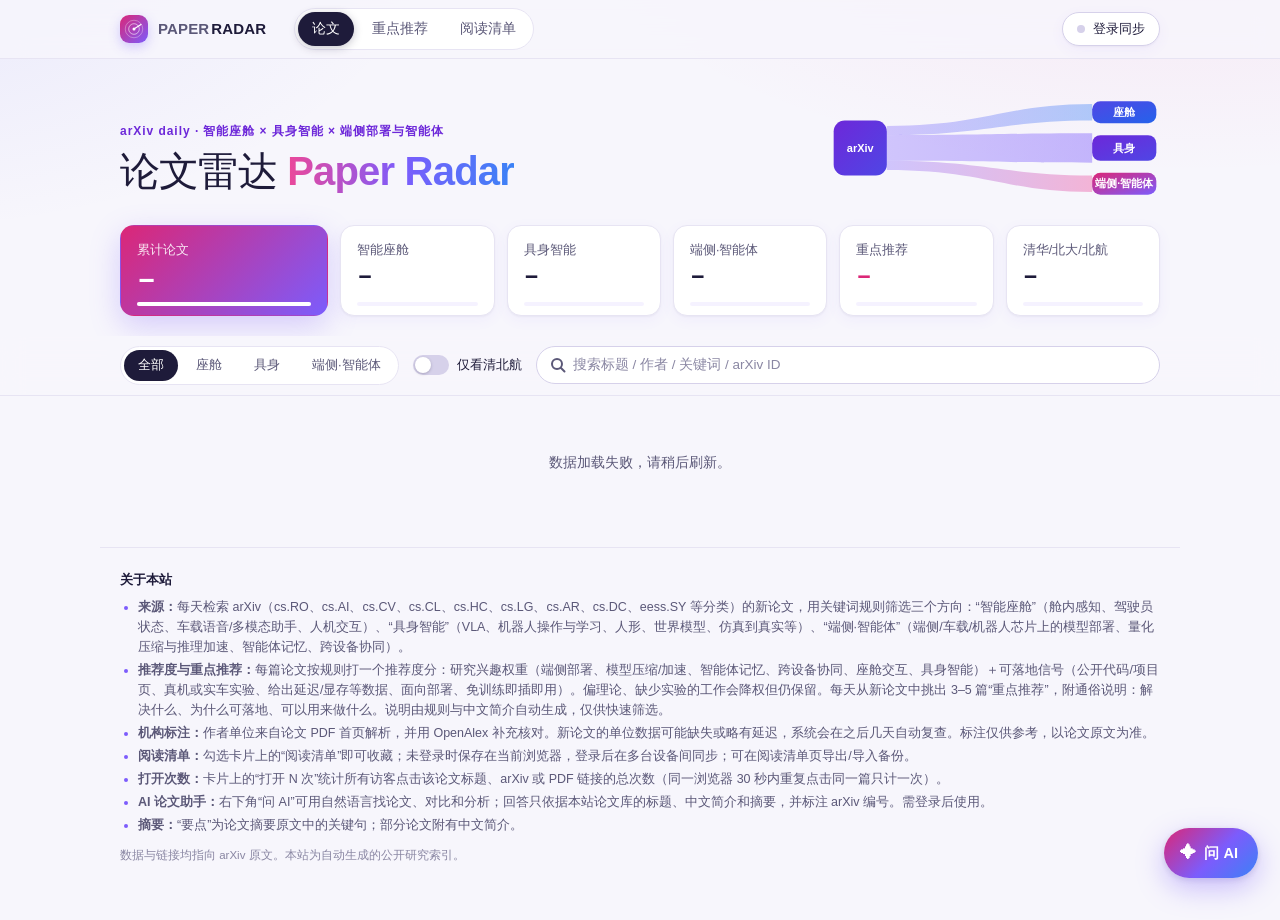
==== commit 56ca46a1: "AI 论文助手：对话面板 + paper-chat Edge Function（BM25 检索 + DeepSeek 流式，登录与每日额度）" ====
--- a/radar/assets/index.html
+++ b/radar/assets/index.html
@@ -120,11 +120,26 @@
     <li><b>机构标注：</b>作者单位来自论文 PDF 首页解析，并用 OpenAlex 补充核对。新论文的单位数据可能缺失或略有延迟，系统会在之后几天自动复查。标注仅供参考，以论文原文为准。</li>
     <li><b>阅读清单：</b>勾选卡片上的“阅读清单”即可收藏；未登录时保存在当前浏览器，登录后在多台设备间同步；可在阅读清单页导出/导入备份。</li>
     <li><b>打开次数：</b>卡片上的“打开 N 次”统计所有访客点击该论文标题、arXiv 或 PDF 链接的总次数（同一浏览器 30 秒内重复点击同一篇只计一次）。</li>
+    <li><b>AI 论文助手：</b>右下角“问 AI”可用自然语言找论文、对比和分析；回答只依据本站论文库的标题、中文简介和摘要，并标注 arXiv 编号。需登录后使用。</li>
     <li><b>摘要：</b>“要点”为论文摘要原文中的关键句；部分论文附有中文简介。</li>
   </ul>
   <p class="fine">数据与链接均指向 arXiv 原文。本站为自动生成的公开研究索引。</p>
 </footer>
+<button class="ai-fab" id="ai-fab" type="button" aria-controls="ai-panel" aria-expanded="false"><span class="spark" aria-hidden="true">✦</span><span>问 AI</span></button>
+<aside class="ai-panel" id="ai-panel" hidden aria-label="AI 论文助手">
+  <header class="ai-hd">
+    <div class="ai-title"><span class="ai-orb" aria-hidden="true">✦</span><div><b>AI 论文助手</b><small id="ai-sub">基于论文库检索 · DeepSeek</small></div></div>
+    <button class="ai-ic" id="ai-new" type="button" title="新对话">新对话</button>
+    <button class="ai-ic x" id="ai-close" type="button" aria-label="关闭">×</button>
+  </header>
+  <div class="ai-body" id="ai-body" aria-live="polite"></div>
+  <form class="ai-form" id="ai-form">
+    <textarea id="ai-q" rows="1" placeholder="想找什么论文？例如：最近有哪些座舱语音交互的论文" aria-label="输入问题"></textarea>
+    <button type="submit" id="ai-send" aria-label="发送">发送</button>
+  </form>
+</aside>
 <script src="supabase-2.119.2.js" defer></script>
 <script src="app.js" defer></script>
+<script src="chat.js" defer></script>
 </body>
 </html>
--- a/radar/assets/style.css
+++ b/radar/assets/style.css
@@ -244,3 +244,76 @@
   .mine-tools .grow{display:none}
 }
 @media (prefers-reduced-motion:reduce){*{transition:none!important}}
+
+/* ---- AI 论文助手 */
+.ask{margin-left:2px;border:0;border-radius:var(--rp);padding:3px 12px;font-size:12.5px;font-weight:600;cursor:pointer;color:var(--vi-t);background:linear-gradient(var(--sf),var(--sf)) padding-box,linear-gradient(120deg,#EC4899,#7C5CFC,#3B82F6) border-box;border:1px solid transparent}
+.ask:hover{color:#fff;background:var(--g-pv) padding-box,var(--g-pv) border-box}
+.card.flash{animation:flash 1.6s ease}
+@keyframes flash{0%,40%{box-shadow:0 0 0 3px rgba(124,92,252,.45),var(--sh2)}100%{box-shadow:var(--sh1)}}
+.ai-fab{position:fixed;right:22px;bottom:22px;z-index:40;display:flex;align-items:center;gap:8px;border:0;border-radius:var(--rp);padding:12px 20px 12px 16px;font-size:14.5px;font-weight:700;color:#fff;cursor:pointer;
+  background:linear-gradient(135deg,#DB2777,#7C5CFC 55%,#3B82F6);box-shadow:0 10px 28px rgba(124,92,252,.38),0 2px 6px rgba(30,27,58,.12);transition:transform .2s,box-shadow .2s}
+.ai-fab:hover{transform:translateY(-2px);box-shadow:0 14px 34px rgba(124,92,252,.45)}
+.ai-fab .spark{font-size:16px}
+body.ai-open .ai-fab{opacity:0;pointer-events:none}
+.ai-panel{position:fixed;right:18px;bottom:18px;top:76px;z-index:45;width:420px;max-width:calc(100vw - 36px);display:flex;flex-direction:column;background:var(--sf);
+  border-radius:20px;box-shadow:0 24px 70px rgba(30,27,58,.22),0 0 0 1px rgba(124,92,252,.14);overflow:hidden;animation:slidein .25s ease}
+@keyframes slidein{from{opacity:0;transform:translateY(16px) scale(.98)}to{opacity:1;transform:none}}
+.ai-hd{display:flex;align-items:center;gap:8px;padding:14px 14px 12px 16px;background:linear-gradient(135deg,rgba(236,72,153,.10),rgba(124,92,252,.10) 50%,rgba(59,130,246,.08));border-bottom:1px solid var(--ln)}
+.ai-title{display:flex;align-items:center;gap:10px;flex:1;min-width:0}
+.ai-title b{display:block;font-size:15px}
+.ai-title small{display:block;font-size:11.5px;color:var(--mut);white-space:nowrap;overflow:hidden;text-overflow:ellipsis}
+.ai-orb{flex:none;display:grid;place-items:center;width:32px;height:32px;border-radius:11px;color:#fff;font-size:15px;background:var(--g-pv);box-shadow:0 4px 12px rgba(124,92,252,.35)}
+.ai-orb.big{width:52px;height:52px;border-radius:16px;font-size:24px;margin:0 auto 10px}
+.ai-ic{border:1px solid var(--ln2);background:var(--sf);border-radius:var(--rp);padding:4px 11px;font-size:12px;color:var(--mut);cursor:pointer}
+.ai-ic:hover{color:var(--vi-t);border-color:var(--vi3)}
+.ai-ic.x{border:0;background:none;font-size:22px;line-height:1;padding:0 4px}
+.ai-body{flex:1;overflow-y:auto;padding:16px 16px 8px;scroll-behavior:smooth}
+.ai-hello{text-align:center;padding:18px 6px 8px}
+.ai-hello h3{margin:0 0 6px;font-size:19px;font-weight:700}
+.ai-hello p{margin:0 0 14px;color:var(--mut);font-size:13px}
+.ai-sugg{display:flex;flex-direction:column;gap:8px;text-align:left}
+.ai-sugg button{border:1px solid var(--ln);background:var(--sf);border-radius:12px;padding:9px 12px;font-size:13px;color:var(--ink);cursor:pointer;box-shadow:var(--sh1);text-align:left}
+.ai-sugg button::before{content:"✦ ";color:var(--vi)}
+.ai-sugg button:hover{border-color:var(--vi3);color:var(--vi-t)}
+.msg-u{display:flex;justify-content:flex-end;margin:10px 0}
+.msg-u div{max-width:85%;padding:9px 13px;border-radius:16px 16px 4px 16px;color:#fff;background:var(--g-vb);font-size:13.5px;white-space:pre-wrap;overflow-wrap:anywhere}
+.msg-a{margin:10px 0 14px;padding:11px 14px;border-radius:16px 16px 16px 4px;background:var(--bg);border:1px solid var(--ln);font-size:13.5px;line-height:1.7;overflow-wrap:anywhere}
+.msg-a p{margin:0 0 6px}.msg-a p:last-child{margin-bottom:0}
+.msg-a h4{margin:8px 0 4px;font-size:14px;color:var(--vi-t)}
+.msg-a ul{margin:4px 0 8px;padding-left:18px}.msg-a li{margin:3px 0}.msg-a li::marker{color:var(--vi)}
+.ref{display:inline-block;font-family:var(--mono);font-size:11.5px;font-weight:700;line-height:1.5;padding:0 8px;margin:0 2px;border-radius:var(--rp);color:var(--vi-t);background:var(--vi1);border:1px solid var(--vi2);vertical-align:1px}
+.ref:hover{text-decoration:none;color:#fff;background:var(--g-pv);border-color:transparent}
+.ai-refs{margin-top:10px;padding-top:8px;border-top:1px dashed var(--ln2)}
+.ai-refs>span{display:block;font-size:11.5px;font-weight:700;color:var(--mut);margin-bottom:5px}
+.ai-ref{display:flex;align-items:center;gap:8px;margin:4px 0}
+.ai-ref a{flex:1;min-width:0;font-size:12.5px;color:var(--ink);white-space:nowrap;overflow:hidden;text-overflow:ellipsis}
+.ai-ref a b{font-family:var(--mono);color:var(--vi-t);margin-right:4px}
+.ai-ref button{flex:none;border:1px solid var(--ln2);background:var(--sf);border-radius:var(--rp);padding:1px 9px;font-size:11.5px;color:var(--mut);cursor:pointer}
+.ai-ref button:hover{color:var(--vi-t);border-color:var(--vi3)}
+.msg-a hr{border:0;border-top:1px dashed var(--ln2);margin:10px 0}
+.msg-a .tbl{overflow-x:auto;margin:6px 0 10px}
+.msg-a table{border-collapse:collapse;font-size:12.5px;min-width:100%}
+.msg-a th,.msg-a td{border:1px solid var(--ln);padding:5px 8px;text-align:left;vertical-align:top}
+.msg-a th{background:var(--vi1);color:var(--vi-t);font-weight:700}
+.msg-a td{background:var(--sf)}
+.ai-err{color:var(--pk-t);font-size:12.5px;font-weight:600}
+.typing{display:flex;gap:4px;margin:4px 0}
+.typing i{width:7px;height:7px;border-radius:50%;background:var(--vi);opacity:.35;animation:blink 1.2s infinite}
+.typing i:nth-child(2){animation-delay:.2s}.typing i:nth-child(3){animation-delay:.4s}
+@keyframes blink{0%,80%,100%{opacity:.25;transform:translateY(0)}40%{opacity:1;transform:translateY(-3px)}}
+.ai-gate{margin:12px 0 4px;padding:14px;border-radius:14px;text-align:center;background:linear-gradient(135deg,rgba(236,72,153,.08),rgba(124,92,252,.08),rgba(59,130,246,.07));border:1px solid rgba(124,92,252,.18)}
+.ai-gate b{display:block;font-size:14px}.ai-gate span{display:block;font-size:12px;color:var(--mut);margin:4px 0 10px}
+.ai-gate button{border:0;border-radius:var(--rp);padding:7px 22px;font-weight:700;color:#fff;background:var(--g-pv);cursor:pointer;box-shadow:0 4px 12px rgba(219,39,119,.25)}
+.ai-form{display:flex;align-items:flex-end;gap:8px;padding:10px 12px 12px;border-top:1px solid var(--ln);background:var(--sf)}
+.ai-form textarea{flex:1;resize:none;border:1px solid var(--ln2);border-radius:16px;padding:9px 14px;font-size:14px;line-height:1.45;max-height:140px;background:var(--bg)}
+.ai-form textarea:focus{outline:none;border-color:var(--vi);box-shadow:0 0 0 3px var(--vi2);background:var(--sf)}
+.ai-form button{flex:none;border:0;border-radius:var(--rp);padding:9px 18px;font-weight:700;color:#fff;background:var(--g-pv);cursor:pointer}
+.ai-form button:disabled,.ai-form textarea:disabled{opacity:.5;cursor:not-allowed}
+@media (max-width:720px){
+  .ai-fab{right:14px;bottom:14px;padding:11px 16px 11px 13px;font-size:14px}
+  .ai-panel{inset:0;top:0;right:0;bottom:0;width:100%;max-width:none;border-radius:0;animation:sheet .25s ease}
+  @keyframes sheet{from{transform:translateY(30px);opacity:0}to{transform:none;opacity:1}}
+  .ai-hd{padding-top:calc(12px + env(safe-area-inset-top))}
+  .ai-form{padding-bottom:calc(12px + env(safe-area-inset-bottom))}
+  .ai-form textarea{font-size:16px}
+}
